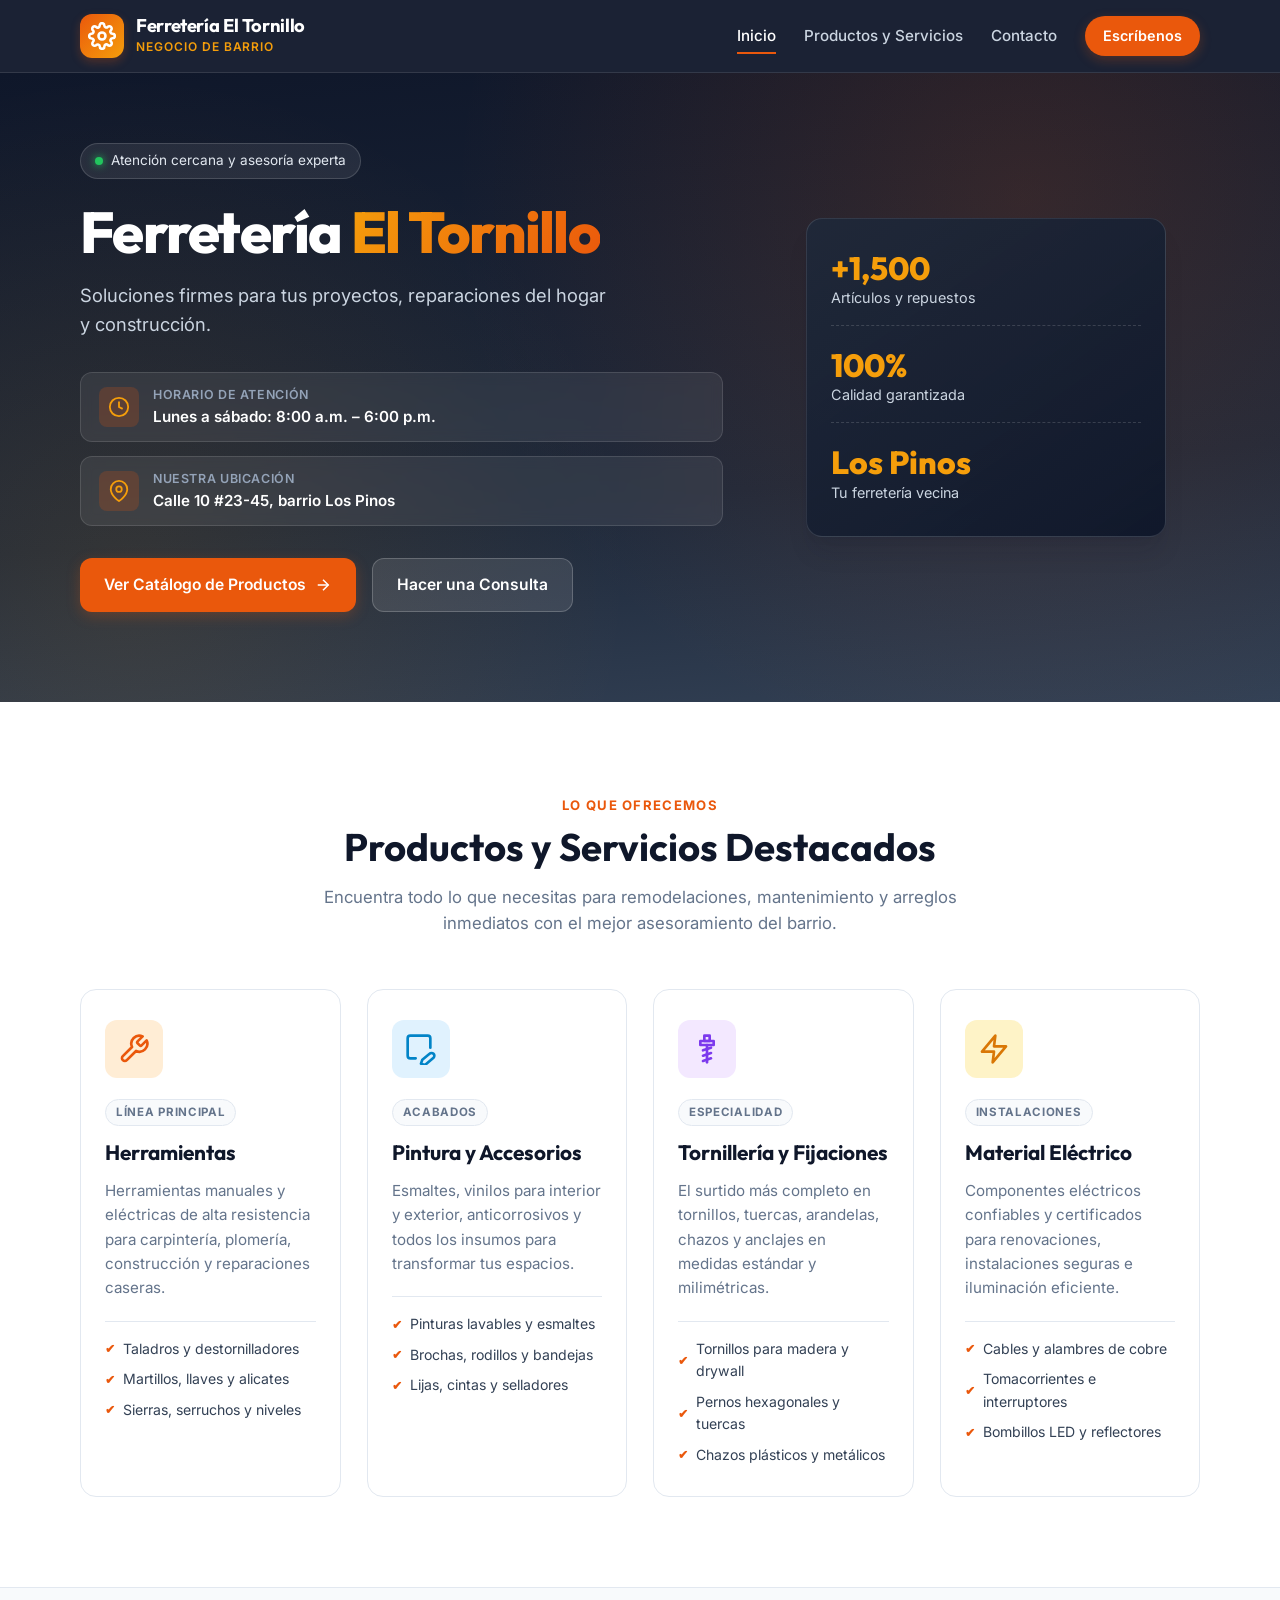
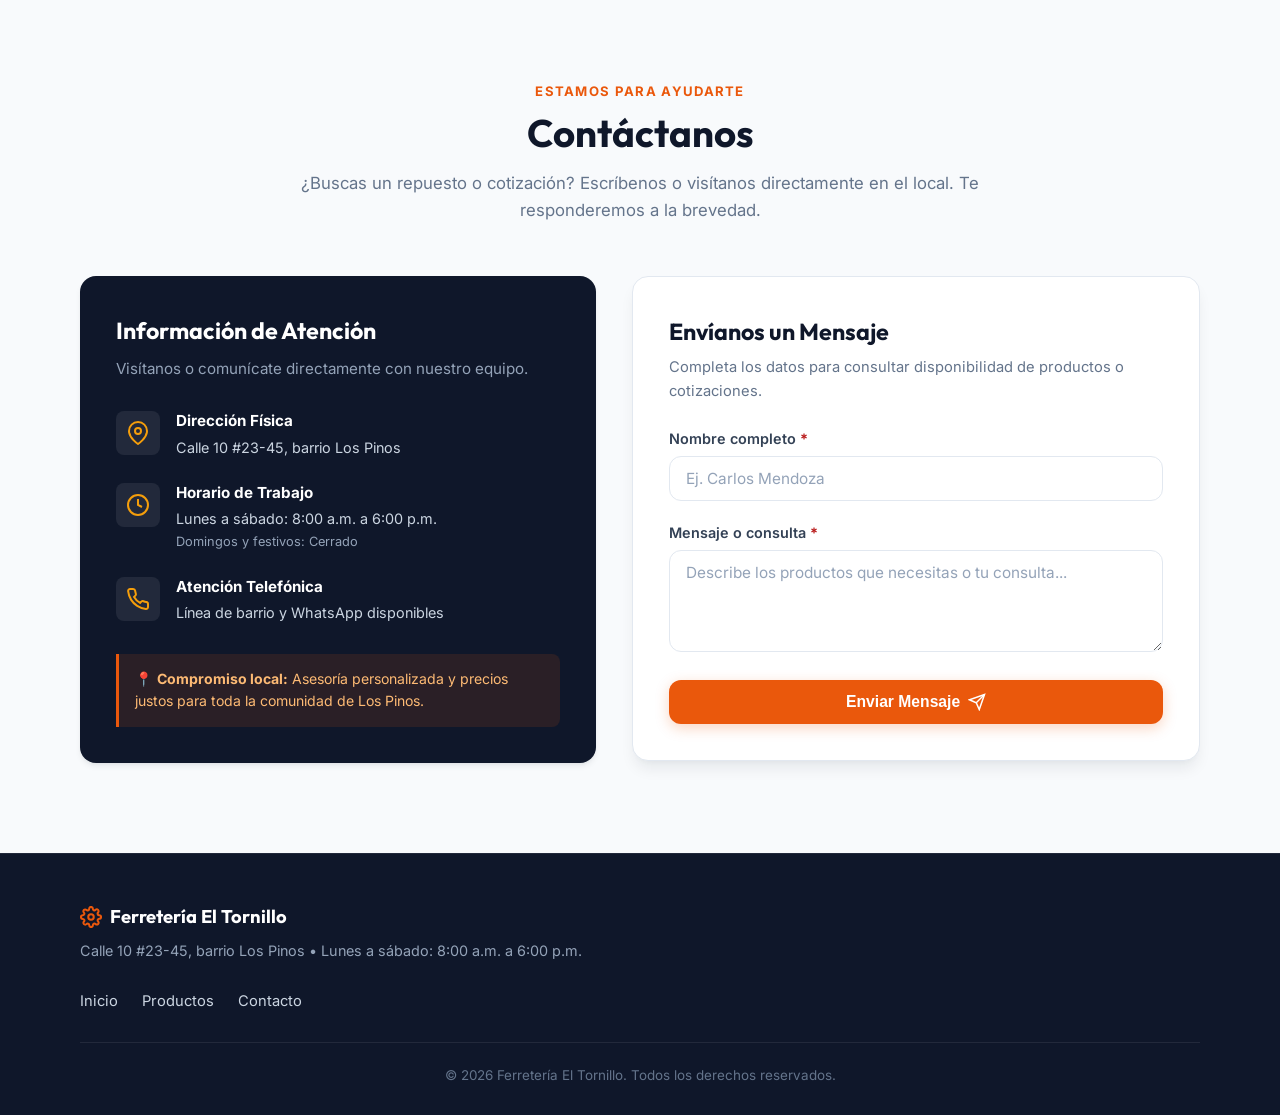
==== ferreteria-el-tornillo/index.html @ 4355b8ba "feat: agregar ferreteria-el-tornillo/index.html" ====
<!DOCTYPE html>
<html lang="es">
<head>
  <meta charset="UTF-8">
  <meta name="viewport" content="width=device-width, initial-scale=1.0">
  <title>Ferretería El Tornillo | Tu ferretería de confianza en Los Pinos</title>
  <meta name="description" content="Ferretería El Tornillo en Los Pinos: herramientas, pintura, tornillería y material eléctrico. Horario de lunes a sábado de 8:00 a.m. a 6:00 p.m. Calle 10 #23-45.">
  <link rel="preconnect" href="https://fonts.googleapis.com">
  <link rel="preconnect" href="https://fonts.gstatic.com" crossorigin>
  <link href="https://fonts.googleapis.com/css2?family=Inter:wght@400;500;600&family=Outfit:wght@600;700;800&display=swap" rel="stylesheet">
  <link rel="stylesheet" href="css/estilos.css">
</head>
<body>

  <!-- Navegación Superior -->
  <header class="header">
    <div class="container nav-wrapper">
      <a href="#inicio" class="brand" aria-label="Ir a inicio">
        <span class="brand-icon">
          <!-- Icono Tuerca / Tornillo SVG -->
          <svg viewBox="0 0 24 24" width="28" height="28" fill="none" stroke="currentColor" stroke-width="2.2" stroke-linecap="round" stroke-linejoin="round">
            <circle cx="12" cy="12" r="3"></circle>
            <path d="M19.4 15a1.65 1.65 0 0 0 .33 1.82l.06.06a2 2 0 0 1 0 2.83 2 2 0 0 1-2.83 0l-.06-.06a1.65 1.65 0 0 0-1.82-.33 1.65 1.65 0 0 0-1 1.51V21a2 2 0 0 1-2 2 2 2 0 0 1-2-2v-.09A1.65 1.65 0 0 0 9 19.4a1.65 1.65 0 0 0-1.82.33l-.06.06a2 2 0 0 1-2.83 0 2 2 0 0 1 0-2.83l.06-.06a1.65 1.65 0 0 0 .33-1.82 1.65 1.65 0 0 0-1.51-1H3a2 2 0 0 1-2-2 2 2 0 0 1 2-2h.09A1.65 1.65 0 0 0 4.6 9a1.65 1.65 0 0 0-.33-1.82l-.06-.06a2 2 0 0 1 0-2.83 2 2 0 0 1 2.83 0l.06.06a1.65 1.65 0 0 0 1.82.33H9a1.65 1.65 0 0 0 1-1.51V3a2 2 0 0 1 2-2 2 2 0 0 1 2 2v.09a1.65 1.65 0 0 0 1 1.51 1.65 1.65 0 0 0 1.82-.33l.06-.06a2 2 0 0 1 2.83 0 2 2 0 0 1 0 2.83l-.06.06a1.65 1.65 0 0 0-.33 1.82V9a1.65 1.65 0 0 0 1.51 1H21a2 2 0 0 1 2 2 2 2 0 0 1-2 2h-.09a1.65 1.65 0 0 0-1.51 1z"></path>
          </svg>
        </span>
        <div class="brand-text">
          <span class="brand-name">Ferretería El Tornillo</span>
          <span class="brand-tagline">Negocio de Barrio</span>
        </div>
      </a>

      <!-- Botón móvil -->
      <button id="mobile-menu-toggle" class="mobile-toggle" aria-label="Abrir menú" aria-expanded="false">
        <span></span>
        <span></span>
        <span></span>
      </button>

      <nav id="nav-menu" class="nav-links">
        <a href="#inicio" class="nav-link active">Inicio</a>
        <a href="#servicios" class="nav-link">Productos y Servicios</a>
        <a href="#contacto" class="nav-link">Contacto</a>
        <a href="#contacto" class="nav-btn">Escríbenos</a>
      </nav>
    </div>
  </header>

  <main>
    <!-- SECCIÓN 1: INICIO -->
    <section id="inicio" class="hero-section">
      <div class="container hero-container">
        <div class="hero-content">
          <div class="hero-badge">
            <span class="status-indicator"></span>
            <span>Atención cercana y asesoría experta</span>
          </div>
          <h1 class="hero-title">
            Ferretería <span class="highlight">El Tornillo</span>
          </h1>
          <p class="hero-slogan">
            Soluciones firmes para tus proyectos, reparaciones del hogar y construcción.
          </p>

          <!-- Tarjetas de Información Rápida (Horario y Ubicación) -->
          <div class="hero-info-grid">
            <div class="info-card">
              <div class="info-icon" aria-hidden="true">
                <svg viewBox="0 0 24 24" width="22" height="22" fill="none" stroke="currentColor" stroke-width="2">
                  <circle cx="12" cy="12" r="10"></circle>
                  <polyline points="12 6 12 12 16 14"></polyline>
                </svg>
              </div>
              <div class="info-text">
                <span class="info-label">Horario de Atención</span>
                <strong class="info-value">Lunes a sábado: 8:00 a.m. – 6:00 p.m.</strong>
              </div>
            </div>

            <div class="info-card">
              <div class="info-icon" aria-hidden="true">
                <svg viewBox="0 0 24 24" width="22" height="22" fill="none" stroke="currentColor" stroke-width="2">
                  <path d="M21 10c0 7-9 13-9 13s-9-6-9-13a9 9 0 0 1 18 0z"></path>
                  <circle cx="12" cy="10" r="3"></circle>
                </svg>
              </div>
              <div class="info-text">
                <span class="info-label">Nuestra Ubicación</span>
                <strong class="info-value">Calle 10 #23-45, barrio Los Pinos</strong>
              </div>
            </div>
          </div>

          <!-- Acciones Principales -->
          <div class="hero-actions">
            <a href="#servicios" class="btn btn-primary">
              <span>Ver Catálogo de Productos</span>
              <svg viewBox="0 0 24 24" width="18" height="18" fill="none" stroke="currentColor" stroke-width="2">
                <line x1="5" y1="12" x2="19" y2="12"></line>
                <polyline points="12 5 19 12 12 19"></polyline>
              </svg>
            </a>
            <a href="#contacto" class="btn btn-secondary">
              <span>Hacer una Consulta</span>
            </a>
          </div>
        </div>

        <!-- Ilustración visual del Hero -->
        <div class="hero-visual" aria-hidden="true">
          <div class="feature-banner-box">
            <div class="box-stat">
              <span class="stat-number">+1,500</span>
              <span class="stat-label">Artículos y repuestos</span>
            </div>
            <div class="box-stat">
              <span class="stat-number">100%</span>
              <span class="stat-label">Calidad garantizada</span>
            </div>
            <div class="box-stat">
              <span class="stat-number">Los Pinos</span>
              <span class="stat-label">Tu ferretería vecina</span>
            </div>
          </div>
        </div>
      </div>
    </section>

    <!-- SECCIÓN 2: PRODUCTOS Y SERVICIOS -->
    <section id="servicios" class="products-section">
      <div class="container">
        <div class="section-header">
          <span class="section-subtitle">Lo que ofrecemos</span>
          <h2 class="section-title">Productos y Servicios Destacados</h2>
          <p class="section-description">
            Encuentra todo lo que necesitas para remodelaciones, mantenimiento y arreglos inmediatos con el mejor asesoramiento del barrio.
          </p>
        </div>

        <!-- 4 Categorías en Tarjetas -->
        <div class="products-grid">

          <!-- Tarjeta 1: Herramientas -->
          <article class="product-card" id="card-herramientas">
            <div class="card-icon-wrapper tool-color">
              <svg viewBox="0 0 24 24" width="32" height="32" fill="none" stroke="currentColor" stroke-width="2" stroke-linecap="round" stroke-linejoin="round">
                <path d="M14.7 6.3a1 1 0 0 0 0 1.4l1.6 1.6a1 1 0 0 0 1.4 0l3.77-3.77a6 6 0 0 1-7.94 7.94l-6.91 6.91a2.12 2.12 0 0 1-3-3l6.91-6.91a6 6 0 0 1 7.94-7.94l-3.76 3.76z"></path>
              </svg>
            </div>
            <div class="card-body">
              <span class="card-tag">Línea Principal</span>
              <h3 class="card-title">Herramientas</h3>
              <p class="card-text">
                Herramientas manuales y eléctricas de alta resistencia para carpintería, plomería, construcción y reparaciones caseras.
              </p>
              <ul class="card-feature-list">
                <li>Taladros y destornilladores</li>
                <li>Martillos, llaves y alicates</li>
                <li>Sierras, serruchos y niveles</li>
              </ul>
            </div>
          </article>

          <!-- Tarjeta 2: Pintura -->
          <article class="product-card" id="card-pintura">
            <div class="card-icon-wrapper paint-color">
              <svg viewBox="0 0 24 24" width="32" height="32" fill="none" stroke="currentColor" stroke-width="2" stroke-linecap="round" stroke-linejoin="round">
                <path d="M19 11V4a2 2 0 0 0-2-2H4a2 2 0 0 0-2 2v13a2 2 0 0 0 2 2h4"></path>
                <path d="M18.42 15.61a2.1 2.1 0 1 1 2.97 2.97L15 24l-3-1 1-3 5.42-4.39z"></path>
              </svg>
            </div>
            <div class="card-body">
              <span class="card-tag">Acabados</span>
              <h3 class="card-title">Pintura y Accesorios</h3>
              <p class="card-text">
                Esmaltes, vinilos para interior y exterior, anticorrosivos y todos los insumos para transformar tus espacios.
              </p>
              <ul class="card-feature-list">
                <li>Pinturas lavables y esmaltes</li>
                <li>Brochas, rodillos y bandejas</li>
                <li>Lijas, cintas y selladores</li>
              </ul>
            </div>
          </article>

          <!-- Tarjeta 3: Tornillería -->
          <article class="product-card" id="card-tornilleria">
            <div class="card-icon-wrapper screw-color">
              <svg viewBox="0 0 24 24" width="32" height="32" fill="none" stroke="currentColor" stroke-width="2" stroke-linecap="round" stroke-linejoin="round">
                <path d="M10 2h4v4h-4z"></path>
                <path d="M7 6h10v3H7z"></path>
                <path d="M12 9v13"></path>
                <path d="M9 13l6-2"></path>
                <path d="M9 17l6-2"></path>
                <path d="M9 21l6-2"></path>
              </svg>
            </div>
            <div class="card-body">
              <span class="card-tag">Especialidad</span>
              <h3 class="card-title">Tornillería y Fijaciones</h3>
              <p class="card-text">
                El surtido más completo en tornillos, tuercas, arandelas, chazos y anclajes en medidas estándar y milimétricas.
              </p>
              <ul class="card-feature-list">
                <li>Tornillos para madera y drywall</li>
                <li>Pernos hexagonales y tuercas</li>
                <li>Chazos plásticos y metálicos</li>
              </ul>
            </div>
          </article>

          <!-- Tarjeta 4: Material Eléctrico -->
          <article class="product-card" id="card-electrico">
            <div class="card-icon-wrapper electric-color">
              <svg viewBox="0 0 24 24" width="32" height="32" fill="none" stroke="currentColor" stroke-width="2" stroke-linecap="round" stroke-linejoin="round">
                <polygon points="13 2 3 14 12 14 11 22 21 10 12 10 13 2"></polygon>
              </svg>
            </div>
            <div class="card-body">
              <span class="card-tag">Instalaciones</span>
              <h3 class="card-title">Material Eléctrico</h3>
              <p class="card-text">
                Componentes eléctricos confiables y certificados para renovaciones, instalaciones seguras e iluminación eficiente.
              </p>
              <ul class="card-feature-list">
                <li>Cables y alambres de cobre</li>
                <li>Tomacorrientes e interruptores</li>
                <li>Bombillos LED y reflectores</li>
              </ul>
            </div>
          </article>

        </div>
      </div>
    </section>

    <!-- SECCIÓN 3: CONTACTO -->
    <section id="contacto" class="contact-section">
      <div class="container">
        <div class="section-header">
          <span class="section-subtitle">Estamos para ayudarte</span>
          <h2 class="section-title">Contáctanos</h2>
          <p class="section-description">
            ¿Buscas un repuesto o cotización? Escríbenos o visítanos directamente en el local. Te responderemos a la brevedad.
          </p>
        </div>

        <div class="contact-layout">

          <!-- Información del negocio -->
          <div class="contact-info-panel">
            <h3 class="panel-title">Información de Atención</h3>
            <p class="panel-subtitle">Visítanos o comunícate directamente con nuestro equipo.</p>

            <ul class="contact-list">
              <li class="contact-item">
                <div class="contact-icon" aria-hidden="true">
                  <svg viewBox="0 0 24 24" width="24" height="24" fill="none" stroke="currentColor" stroke-width="2">
                    <path d="M21 10c0 7-9 13-9 13s-9-6-9-13a9 9 0 0 1 18 0z"></path>
                    <circle cx="12" cy="10" r="3"></circle>
                  </svg>
                </div>
                <div>
                  <strong>Dirección Física</strong>
                  <p>Calle 10 #23-45, barrio Los Pinos</p>
                </div>
              </li>

              <li class="contact-item">
                <div class="contact-icon" aria-hidden="true">
                  <svg viewBox="0 0 24 24" width="24" height="24" fill="none" stroke="currentColor" stroke-width="2">
                    <circle cx="12" cy="12" r="10"></circle>
                    <polyline points="12 6 12 12 16 14"></polyline>
                  </svg>
                </div>
                <div>
                  <strong>Horario de Trabajo</strong>
                  <p>Lunes a sábado: 8:00 a.m. a 6:00 p.m.</p>
                  <small class="text-subtle">Domingos y festivos: Cerrado</small>
                </div>
              </li>

              <li class="contact-item">
                <div class="contact-icon" aria-hidden="true">
                  <svg viewBox="0 0 24 24" width="24" height="24" fill="none" stroke="currentColor" stroke-width="2">
                    <path d="M22 16.92v3a2 2 0 0 1-2.18 2 19.79 19.79 0 0 1-8.63-3.07 19.5 19.5 0 0 1-6-6 19.79 19.79 0 0 1-3.07-8.67A2 2 0 0 1 4.11 2h3a2 2 0 0 1 2 1.72 12.84 12.84 0 0 0 .7 2.81 2 2 0 0 1-.45 2.11L8.09 9.91a16 16 0 0 0 6 6l1.27-1.27a2 2 0 0 1 2.11-.45 12.84 12.84 0 0 0 2.81.7A2 2 0 0 1 22 16.92z"></path>
                  </svg>
                </div>
                <div>
                  <strong>Atención Telefónica</strong>
                  <p>Línea de barrio y WhatsApp disponibles</p>
                </div>
              </li>
            </ul>

            <div class="business-promise">
              <p>📍 <strong>Compromiso local:</strong> Asesoría personalizada y precios justos para toda la comunidad de Los Pinos.</p>
            </div>
          </div>

          <!-- Formulario de Contacto -->
          <div class="contact-form-card">
            <h3 class="form-title">Envíanos un Mensaje</h3>
            <p class="form-intro">Completa los datos para consultar disponibilidad de productos o cotizaciones.</p>

            <!-- Banner de Alerta / Estado Global del Formulario -->
            <div id="form-alert" class="alert-banner hidden" role="alert" aria-live="polite"></div>

            <form id="contact-form" novalidate>
              <!-- Campo: Nombre -->
              <div class="form-group">
                <label for="nombre" class="form-label">
                  Nombre completo <span class="required-mark" aria-hidden="true">*</span>
                </label>
                <div class="input-wrapper">
                  <input
                    type="text"
                    id="nombre"
                    name="nombre"
                    class="form-control"
                    placeholder="Ej. Carlos Mendoza"
                    autocomplete="name"
                    aria-describedby="nombre-error"
                  >
                </div>
                <!-- Aviso individual de error para el nombre -->
                <span id="nombre-error" class="field-error-message hidden" role="alert"></span>
              </div>

              <!-- Campo: Mensaje -->
              <div class="form-group">
                <label for="mensaje" class="form-label">
                  Mensaje o consulta <span class="required-mark" aria-hidden="true">*</span>
                </label>
                <div class="input-wrapper">
                  <textarea
                    id="mensaje"
                    name="mensaje"
                    class="form-control"
                    rows="4"
                    placeholder="Describe los productos que necesitas o tu consulta..."
                    aria-describedby="mensaje-error"
                  ></textarea>
                </div>
                <!-- Aviso individual de error para el mensaje -->
                <span id="mensaje-error" class="field-error-message hidden" role="alert"></span>
              </div>

              <!-- Botón de Envío -->
              <button type="submit" id="submit-btn" class="btn btn-primary btn-block">
                <span>Enviar Mensaje</span>
                <svg viewBox="0 0 24 24" width="18" height="18" fill="none" stroke="currentColor" stroke-width="2">
                  <line x1="22" y1="2" x2="11" y2="13"></line>
                  <polygon points="22 2 15 22 11 13 2 9 22 2"></polygon>
                </svg>
              </button>
            </form>
          </div>

        </div>
      </div>
    </section>
  </main>

  <!-- PIE DE PÁGINA -->
  <footer class="site-footer">
    <div class="container footer-content">
      <div class="footer-brand">
        <div class="footer-logo">
          <svg viewBox="0 0 24 24" width="22" height="22" fill="none" stroke="currentColor" stroke-width="2.2">
            <circle cx="12" cy="12" r="3"></circle>
            <path d="M19.4 15a1.65 1.65 0 0 0 .33 1.82l.06.06a2 2 0 0 1 0 2.83 2 2 0 0 1-2.83 0l-.06-.06a1.65 1.65 0 0 0-1.82-.33 1.65 1.65 0 0 0-1 1.51V21a2 2 0 0 1-2 2 2 2 0 0 1-2-2v-.09A1.65 1.65 0 0 0 9 19.4a1.65 1.65 0 0 0-1.82.33l-.06.06a2 2 0 0 1-2.83 0 2 2 0 0 1 0-2.83l.06-.06a1.65 1.65 0 0 0 .33-1.82 1.65 1.65 0 0 0-1.51-1H3a2 2 0 0 1-2-2 2 2 0 0 1 2-2h.09A1.65 1.65 0 0 0 4.6 9a1.65 1.65 0 0 0-.33-1.82l-.06-.06a2 2 0 0 1 0-2.83 2 2 0 0 1 2.83 0l.06.06a1.65 1.65 0 0 0 1.82.33H9a1.65 1.65 0 0 0 1-1.51V3a2 2 0 0 1 2-2 2 2 0 0 1 2 2v.09a1.65 1.65 0 0 0 1 1.51 1.65 1.65 0 0 0 1.82-.33l.06-.06a2 2 0 0 1 2.83 0 2 2 0 0 1 0 2.83l-.06.06a1.65 1.65 0 0 0-.33 1.82V9a1.65 1.65 0 0 0 1.51 1H21a2 2 0 0 1 2 2 2 2 0 0 1-2 2h-.09a1.65 1.65 0 0 0-1.51 1z"></path>
          </svg>
          <span>Ferretería El Tornillo</span>
        </div>
        <p class="footer-copy">
          Calle 10 #23-45, barrio Los Pinos &bull; Lunes a sábado: 8:00 a.m. a 6:00 p.m.
        </p>
      </div>

      <div class="footer-links">
        <a href="#inicio">Inicio</a>
        <a href="#servicios">Productos</a>
        <a href="#contacto">Contacto</a>
      </div>

      <div class="footer-bottom">
        <p>&copy; 2026 Ferretería El Tornillo. Todos los derechos reservados.</p>
      </div>
    </div>
  </footer>

  <script src="js/contacto.js"></script>
</body>
</html>
---- ferreteria-el-tornillo/css/estilos.css ----
/* ==========================================================================
   Ferretería El Tornillo - Estilos Principales
   Diseño: Moderno Industrial / Responsivo / Sin dependencias
   ========================================================================== */

:root {
  /* Paleta de Colores */
  --primary: #ea580c;        /* Naranja industrial vibrante */
  --primary-hover: #c2410c;
  --primary-light: #ffedd5;
  --primary-glow: rgba(234, 88, 12, 0.25);

  --accent: #f59e0b;         /* Ámbar / Dorado industrial */
  --accent-light: #fef3c7;

  --dark-900: #0f172a;       /* Carbón pizarra profundo */
  --dark-800: #1e293b;
  --dark-700: #334155;
  --text-muted: #64748b;
  --text-light: #94a3b8;

  --bg-page: #f8fafc;
  --bg-card: #ffffff;
  --border-color: #e2e8f0;
  --border-focus: #ea580c;

  /* Estados de retroalimentación */
  --success-bg: #ecfdf5;
  --success-border: #86efac;
  --success-text: #15803d;

  --error-bg: #fef2f2;
  --error-border: #fca5a5;
  --error-text: #b91c1c;

  /* Tipografía */
  --font-heading: 'Outfit', -apple-system, BlinkMacSystemFont, sans-serif;
  --font-body: 'Inter', -apple-system, BlinkMacSystemFont, sans-serif;

  /* Sombras y elevaciones */
  --shadow-sm: 0 1px 2px 0 rgba(0, 0, 0, 0.05);
  --shadow-md: 0 4px 6px -1px rgba(15, 23, 42, 0.08), 0 2px 4px -2px rgba(15, 23, 42, 0.06);
  --shadow-lg: 0 10px 15px -3px rgba(15, 23, 42, 0.08), 0 4px 6px -4px rgba(15, 23, 42, 0.04);
  --shadow-xl: 0 20px 25px -5px rgba(15, 23, 42, 0.1), 0 8px 10px -6px rgba(15, 23, 42, 0.05);

  /* Transiciones */
  --transition-fast: 0.18s ease;
  --transition-normal: 0.28s ease;
  --radius-sm: 8px;
  --radius-md: 12px;
  --radius-lg: 16px;
  --radius-full: 9999px;
}

/* Reset y base */
*, *::before, *::after {
  box-sizing: border-box;
  margin: 0;
  padding: 0;
}

html {
  scroll-behavior: smooth;
  scroll-padding-top: 80px;
}

body {
  font-family: var(--font-body);
  color: var(--dark-800);
  background-color: var(--bg-page);
  line-height: 1.6;
  -webkit-font-smoothing: antialiased;
  -moz-osx-font-smoothing: grayscale;
}

img, svg {
  display: block;
  max-width: 100%;
}

a {
  color: inherit;
  text-decoration: none;
  transition: color var(--transition-fast);
}

ul {
  list-style: none;
}

/* Contenedor general */
.container {
  width: 100%;
  max-width: 1160px;
  margin-left: auto;
  margin-right: auto;
  padding-left: 20px;
  padding-right: 20px;
}

/* ==========================================================================
   Cabecera y Navegación
   ========================================================================== */
.header {
  position: sticky;
  top: 0;
  z-index: 1000;
  background: rgba(15, 23, 42, 0.95);
  backdrop-filter: blur(12px);
  -webkit-backdrop-filter: blur(12px);
  border-bottom: 1px solid rgba(255, 255, 255, 0.1);
  color: #ffffff;
  transition: all var(--transition-normal);
}

.nav-wrapper {
  display: flex;
  align-items: center;
  justify-content: space-between;
  height: 72px;
}

.brand {
  display: flex;
  align-items: center;
  gap: 12px;
}

.brand-icon {
  display: flex;
  align-items: center;
  justify-content: center;
  width: 44px;
  height: 44px;
  background: linear-gradient(135deg, var(--primary), var(--accent));
  color: #ffffff;
  border-radius: var(--radius-md);
  box-shadow: 0 4px 10px var(--primary-glow);
}

.brand-text {
  display: flex;
  flex-direction: column;
}

.brand-name {
  font-family: var(--font-heading);
  font-weight: 700;
  font-size: 1.15rem;
  letter-spacing: -0.02em;
  color: #ffffff;
  line-height: 1.2;
}

.brand-tagline {
  font-size: 0.75rem;
  text-transform: uppercase;
  letter-spacing: 0.08em;
  color: var(--accent);
  font-weight: 600;
}

.nav-links {
  display: flex;
  align-items: center;
  gap: 28px;
}

.nav-link {
  font-size: 0.95rem;
  font-weight: 500;
  color: #cbd5e1;
  position: relative;
  padding: 6px 0;
}

.nav-link:hover,
.nav-link.active {
  color: #ffffff;
}

.nav-link::after {
  content: '';
  position: absolute;
  bottom: 0;
  left: 0;
  width: 0;
  height: 2px;
  background: var(--primary);
  transition: width var(--transition-fast);
}

.nav-link:hover::after,
.nav-link.active::after {
  width: 100%;
}

.nav-btn {
  background: var(--primary);
  color: #ffffff;
  padding: 8px 18px;
  border-radius: var(--radius-full);
  font-size: 0.9rem;
  font-weight: 600;
  box-shadow: 0 4px 12px var(--primary-glow);
  transition: transform var(--transition-fast), background-color var(--transition-fast);
}

.nav-btn:hover {
  background: var(--primary-hover);
  transform: translateY(-1px);
}

/* Botón menú móvil */
.mobile-toggle {
  display: none;
  flex-direction: column;
  justify-content: space-between;
  width: 30px;
  height: 22px;
  background: transparent;
  border: none;
  cursor: pointer;
  padding: 0;
}

.mobile-toggle span {
  width: 100%;
  height: 2.5px;
  background-color: #ffffff;
  border-radius: 4px;
  transition: all var(--transition-fast);
}

/* ==========================================================================
   Sección 1: Hero / Inicio
   ========================================================================== */
.hero-section {
  position: relative;
  background: linear-gradient(175deg, #0f172a 0%, #1e293b 65%, #334155 100%);
  color: #ffffff;
  padding: 70px 0 90px;
  overflow: hidden;
}

.hero-section::before {
  content: '';
  position: absolute;
  inset: 0;
  background: radial-gradient(circle at 80% 20%, rgba(234, 88, 12, 0.15) 0%, transparent 50%),
              radial-gradient(circle at 10% 80%, rgba(245, 158, 11, 0.1) 0%, transparent 40%);
  pointer-events: none;
}

.hero-container {
  display: grid;
  grid-template-columns: 1.2fr 0.8fr;
  align-items: center;
  gap: 48px;
  position: relative;
  z-index: 2;
}

.hero-badge {
  display: inline-flex;
  align-items: center;
  gap: 8px;
  padding: 6px 14px;
  background: rgba(255, 255, 255, 0.08);
  border: 1px solid rgba(255, 255, 255, 0.15);
  border-radius: var(--radius-full);
  font-size: 0.85rem;
  color: #e2e8f0;
  margin-bottom: 20px;
}

.status-indicator {
  width: 8px;
  height: 8px;
  background-color: #22c55e;
  border-radius: 50%;
  box-shadow: 0 0 8px #22c55e;
}

.hero-title {
  font-family: var(--font-heading);
  font-size: clamp(2.4rem, 4.5vw, 3.6rem);
  line-height: 1.15;
  font-weight: 800;
  margin-bottom: 16px;
  letter-spacing: -0.03em;
}

.hero-title .highlight {
  background: linear-gradient(120deg, #f59e0b, #ea580c);
  -webkit-background-clip: text;
  -webkit-text-fill-color: transparent;
}

.hero-slogan {
  font-size: 1.15rem;
  color: #cbd5e1;
  max-width: 540px;
  margin-bottom: 32px;
}

/* Tarjetas rápidas de Horario y Ubicación */
.hero-info-grid {
  display: grid;
  grid-template-columns: 1fr;
  gap: 14px;
  margin-bottom: 32px;
}

.info-card {
  display: flex;
  align-items: center;
  gap: 14px;
  background: rgba(255, 255, 255, 0.07);
  border: 1px solid rgba(255, 255, 255, 0.12);
  padding: 12px 18px;
  border-radius: var(--radius-md);
  backdrop-filter: blur(6px);
  -webkit-backdrop-filter: blur(6px);
}

.info-icon {
  display: flex;
  align-items: center;
  justify-content: center;
  width: 40px;
  height: 40px;
  background: rgba(234, 88, 12, 0.2);
  color: var(--accent);
  border-radius: var(--radius-sm);
  flex-shrink: 0;
}

.info-text {
  display: flex;
  flex-direction: column;
}

.info-label {
  font-size: 0.78rem;
  text-transform: uppercase;
  letter-spacing: 0.05em;
  color: var(--text-light);
  font-weight: 600;
}

.info-value {
  font-size: 0.95rem;
  color: #ffffff;
  font-weight: 600;
}

/* Botones de acción */
.hero-actions {
  display: flex;
  flex-wrap: wrap;
  gap: 16px;
}

.btn {
  display: inline-flex;
  align-items: center;
  justify-content: center;
  gap: 8px;
  padding: 13px 24px;
  border-radius: var(--radius-md);
  font-size: 0.98rem;
  font-weight: 600;
  cursor: pointer;
  border: none;
  transition: all var(--transition-fast);
}

.btn-primary {
  background: var(--primary);
  color: #ffffff;
  box-shadow: 0 4px 14px var(--primary-glow);
}

.btn-primary:hover {
  background: var(--primary-hover);
  transform: translateY(-2px);
  box-shadow: 0 6px 20px rgba(234, 88, 12, 0.35);
}

.btn-secondary {
  background: rgba(255, 255, 255, 0.1);
  color: #ffffff;
  border: 1px solid rgba(255, 255, 255, 0.2);
}

.btn-secondary:hover {
  background: rgba(255, 255, 255, 0.18);
  border-color: rgba(255, 255, 255, 0.35);
  transform: translateY(-2px);
}

.btn-block {
  width: 100%;
}

/* Visual lateral del Hero */
.hero-visual {
  display: flex;
  justify-content: center;
}

.feature-banner-box {
  width: 100%;
  max-width: 360px;
  background: linear-gradient(145deg, rgba(30, 41, 59, 0.85), rgba(15, 23, 42, 0.95));
  border: 1px solid rgba(255, 255, 255, 0.12);
  border-radius: var(--radius-lg);
  padding: 32px 24px;
  box-shadow: var(--shadow-xl);
  display: flex;
  flex-direction: column;
  gap: 22px;
}

.box-stat {
  display: flex;
  flex-direction: column;
  border-bottom: 1px dashed rgba(255, 255, 255, 0.15);
  padding-bottom: 16px;
}

.box-stat:last-child {
  border-bottom: none;
  padding-bottom: 0;
}

.stat-number {
  font-family: var(--font-heading);
  font-size: 2rem;
  font-weight: 800;
  color: var(--accent);
  line-height: 1.1;
}

.stat-label {
  font-size: 0.9rem;
  color: #cbd5e1;
}

/* ==========================================================================
   Cabeceras de Sección
   ========================================================================== */
.section-header {
  text-align: center;
  max-width: 680px;
  margin: 0 auto 52px;
}

.section-subtitle {
  display: inline-block;
  font-size: 0.82rem;
  font-weight: 700;
  text-transform: uppercase;
  letter-spacing: 0.1em;
  color: var(--primary);
  margin-bottom: 8px;
}

.section-title {
  font-family: var(--font-heading);
  font-size: clamp(1.8rem, 3.2vw, 2.4rem);
  font-weight: 700;
  color: var(--dark-900);
  line-height: 1.2;
  margin-bottom: 14px;
}

.section-description {
  color: var(--text-muted);
  font-size: 1.05rem;
}

/* ==========================================================================
   Sección 2: Servicios y Productos (4 Tarjetas)
   ========================================================================== */
.products-section {
  padding: 90px 0;
  background-color: #ffffff;
}

.products-grid {
  display: grid;
  grid-template-columns: repeat(auto-fit, minmax(250px, 1fr));
  gap: 26px;
}

.product-card {
  background-color: var(--bg-card);
  border: 1px solid var(--border-color);
  border-radius: var(--radius-lg);
  padding: 30px 24px;
  display: flex;
  flex-direction: column;
  transition: transform var(--transition-normal), box-shadow var(--transition-normal), border-color var(--transition-normal);
  position: relative;
}

.product-card:hover {
  transform: translateY(-6px);
  box-shadow: var(--shadow-lg);
  border-color: rgba(234, 88, 12, 0.4);
}

.card-icon-wrapper {
  width: 58px;
  height: 58px;
  border-radius: var(--radius-md);
  display: flex;
  align-items: center;
  justify-content: center;
  margin-bottom: 20px;
  transition: transform var(--transition-fast);
}

.product-card:hover .card-icon-wrapper {
  transform: scale(1.08);
}

/* Colores de acento por categoría */
.tool-color {
  background-color: #ffedd5;
  color: #ea580c;
}

.paint-color {
  background-color: #e0f2fe;
  color: #0284c7;
}

.screw-color {
  background-color: #f3e8ff;
  color: #7c3aed;
}

.electric-color {
  background-color: #fef3c7;
  color: #d97706;
}

.card-tag {
  display: inline-block;
  font-size: 0.72rem;
  font-weight: 700;
  text-transform: uppercase;
  letter-spacing: 0.06em;
  color: var(--text-muted);
  background: var(--bg-page);
  padding: 3px 10px;
  border-radius: var(--radius-full);
  margin-bottom: 10px;
  border: 1px solid var(--border-color);
}

.card-title {
  font-family: var(--font-heading);
  font-size: 1.3rem;
  font-weight: 700;
  color: var(--dark-900);
  margin-bottom: 10px;
}

.card-text {
  font-size: 0.95rem;
  color: var(--text-muted);
  margin-bottom: 20px;
  flex-grow: 1;
}

.card-feature-list {
  display: flex;
  flex-direction: column;
  gap: 8px;
  border-top: 1px solid var(--border-color);
  padding-top: 16px;
}

.card-feature-list li {
  font-size: 0.88rem;
  color: var(--dark-700);
  display: flex;
  align-items: center;
  gap: 8px;
}

.card-feature-list li::before {
  content: "✔";
  color: var(--primary);
  font-size: 0.75rem;
  font-weight: bold;
}

/* ==========================================================================
   Sección 3: Contacto (Formulario y Datos)
   ========================================================================== */
.contact-section {
  padding: 90px 0;
  background-color: var(--bg-page);
  border-top: 1px solid var(--border-color);
}

.contact-layout {
  display: grid;
  grid-template-columns: 1fr 1.1fr;
  gap: 36px;
  align-items: start;
}

/* Panel de información */
.contact-info-panel {
  background: var(--dark-900);
  color: #ffffff;
  border-radius: var(--radius-lg);
  padding: 36px;
  box-shadow: var(--shadow-md);
}

.panel-title {
  font-family: var(--font-heading);
  font-size: 1.45rem;
  font-weight: 700;
  margin-bottom: 8px;
}

.panel-subtitle {
  color: #94a3b8;
  font-size: 0.95rem;
  margin-bottom: 28px;
}

.contact-list {
  display: flex;
  flex-direction: column;
  gap: 22px;
  margin-bottom: 30px;
}

.contact-item {
  display: flex;
  align-items: flex-start;
  gap: 16px;
}

.contact-icon {
  width: 44px;
  height: 44px;
  background: rgba(255, 255, 255, 0.08);
  color: var(--accent);
  border-radius: var(--radius-sm);
  display: flex;
  align-items: center;
  justify-content: center;
  flex-shrink: 0;
  margin-top: 2px;
}

.contact-item strong {
  display: block;
  font-size: 0.95rem;
  color: #ffffff;
  margin-bottom: 2px;
}

.contact-item p {
  color: #cbd5e1;
  font-size: 0.9rem;
}

.text-subtle {
  display: block;
  font-size: 0.8rem;
  color: #94a3b8;
  margin-top: 2px;
}

.business-promise {
  background: rgba(234, 88, 12, 0.12);
  border-left: 3px solid var(--primary);
  padding: 14px 16px;
  border-radius: 0 var(--radius-sm) var(--radius-sm) 0;
  font-size: 0.88rem;
  color: #fdba74;
}

/* Tarjeta del Formulario */
.contact-form-card {
  background: var(--bg-card);
  border: 1px solid var(--border-color);
  border-radius: var(--radius-lg);
  padding: 36px;
  box-shadow: var(--shadow-lg);
}

.form-title {
  font-family: var(--font-heading);
  font-size: 1.45rem;
  font-weight: 700;
  color: var(--dark-900);
  margin-bottom: 6px;
}

.form-intro {
  font-size: 0.92rem;
  color: var(--text-muted);
  margin-bottom: 24px;
}

/* Banner de Alerta / Estado */
.alert-banner {
  padding: 14px 18px;
  border-radius: var(--radius-md);
  font-size: 0.92rem;
  margin-bottom: 20px;
  display: flex;
  align-items: center;
  gap: 10px;
  animation: slideInDown 0.25s ease forwards;
}

.alert-banner.hidden {
  display: none;
}

.alert-banner.alert-error {
  background-color: var(--error-bg);
  border: 1px solid var(--error-border);
  color: var(--error-text);
  font-weight: 600;
}

.alert-banner.alert-success {
  background-color: var(--success-bg);
  border: 1px solid var(--success-border);
  color: var(--success-text);
  font-weight: 600;
}

@keyframes slideInDown {
  from {
    opacity: 0;
    transform: translateY(-8px);
  }
  to {
    opacity: 1;
    transform: translateY(0);
  }
}

/* Grupos de Formulario */
.form-group {
  margin-bottom: 20px;
}

.form-label {
  display: block;
  font-size: 0.9rem;
  font-weight: 600;
  color: var(--dark-700);
  margin-bottom: 6px;
}

.required-mark {
  color: var(--error-text);
  font-weight: bold;
}

.input-wrapper {
  position: relative;
}

.form-control {
  width: 100%;
  font-family: var(--font-body);
  font-size: 0.96rem;
  color: var(--dark-900);
  background-color: #ffffff;
  border: 1.5px solid var(--border-color);
  border-radius: var(--radius-md);
  padding: 12px 16px;
  transition: border-color var(--transition-fast), box-shadow var(--transition-fast);
}

.form-control::placeholder {
  color: #94a3b8;
}

.form-control:focus {
  outline: none;
  border-color: var(--border-focus);
  box-shadow: 0 0 0 4px var(--primary-glow);
}

/* Estado de error en inputs */
.form-control.is-invalid {
  border-color: var(--error-text);
  background-color: #fffbfb;
}

.form-control.is-invalid:focus {
  box-shadow: 0 0 0 4px rgba(220, 38, 38, 0.15);
}

/* Mensajes de error específicos */
.field-error-message {
  display: block;
  font-size: 0.82rem;
  color: var(--error-text);
  font-weight: 500;
  margin-top: 6px;
}

.field-error-message.hidden {
  display: none;
}

/* ==========================================================================
   Pie de Página (Footer)
   ========================================================================== */
.site-footer {
  background-color: var(--dark-900);
  color: #94a3b8;
  padding: 48px 0 28px;
  border-top: 1px solid rgba(255, 255, 255, 0.08);
}

.footer-content {
  display: flex;
  flex-direction: column;
  gap: 28px;
}

.footer-brand {
  display: flex;
  flex-direction: column;
  gap: 8px;
}

.footer-logo {
  display: flex;
  align-items: center;
  gap: 8px;
  color: #ffffff;
  font-family: var(--font-heading);
  font-size: 1.15rem;
  font-weight: 700;
}

.footer-logo svg {
  color: var(--primary);
}

.footer-copy {
  font-size: 0.9rem;
  color: #94a3b8;
}

.footer-links {
  display: flex;
  gap: 24px;
}

.footer-links a {
  color: #cbd5e1;
  font-size: 0.92rem;
}

.footer-links a:hover {
  color: var(--accent);
}

.footer-bottom {
  border-top: 1px solid rgba(255, 255, 255, 0.08);
  padding-top: 22px;
  font-size: 0.84rem;
  color: #64748b;
  text-align: center;
}

/* ==========================================================================
   Diseño Responsivo (Mobile & Tablets)
   ========================================================================== */
@media (max-width: 900px) {
  .hero-container {
    grid-template-columns: 1fr;
    gap: 36px;
    text-align: center;
  }

  .hero-slogan {
    margin-left: auto;
    margin-right: auto;
  }

  .hero-info-grid {
    max-width: 480px;
    margin-left: auto;
    margin-right: auto;
    text-align: left;
  }

  .hero-actions {
    justify-content: center;
  }

  .hero-visual {
    display: none;
  }

  .contact-layout {
    grid-template-columns: 1fr;
  }
}

@media (max-width: 768px) {
  .mobile-toggle {
    display: flex;
  }

  .nav-links {
    position: fixed;
    top: 72px;
    left: 0;
    right: 0;
    background: rgba(15, 23, 42, 0.98);
    flex-direction: column;
    padding: 24px 20px 32px;
    gap: 18px;
    border-bottom: 1px solid rgba(255, 255, 255, 0.1);
    transform: translateY(-120%);
    transition: transform var(--transition-normal);
  }

  .nav-links.open {
    transform: translateY(0);
  }

  .nav-btn {
    width: 100%;
    text-align: center;
  }

  .products-section,
  .contact-section {
    padding: 60px 0;
  }

  .contact-form-card,
  .contact-info-panel {
    padding: 26px 20px;
  }

  .hero-section {
    padding: 50px 0 60px;
  }
}
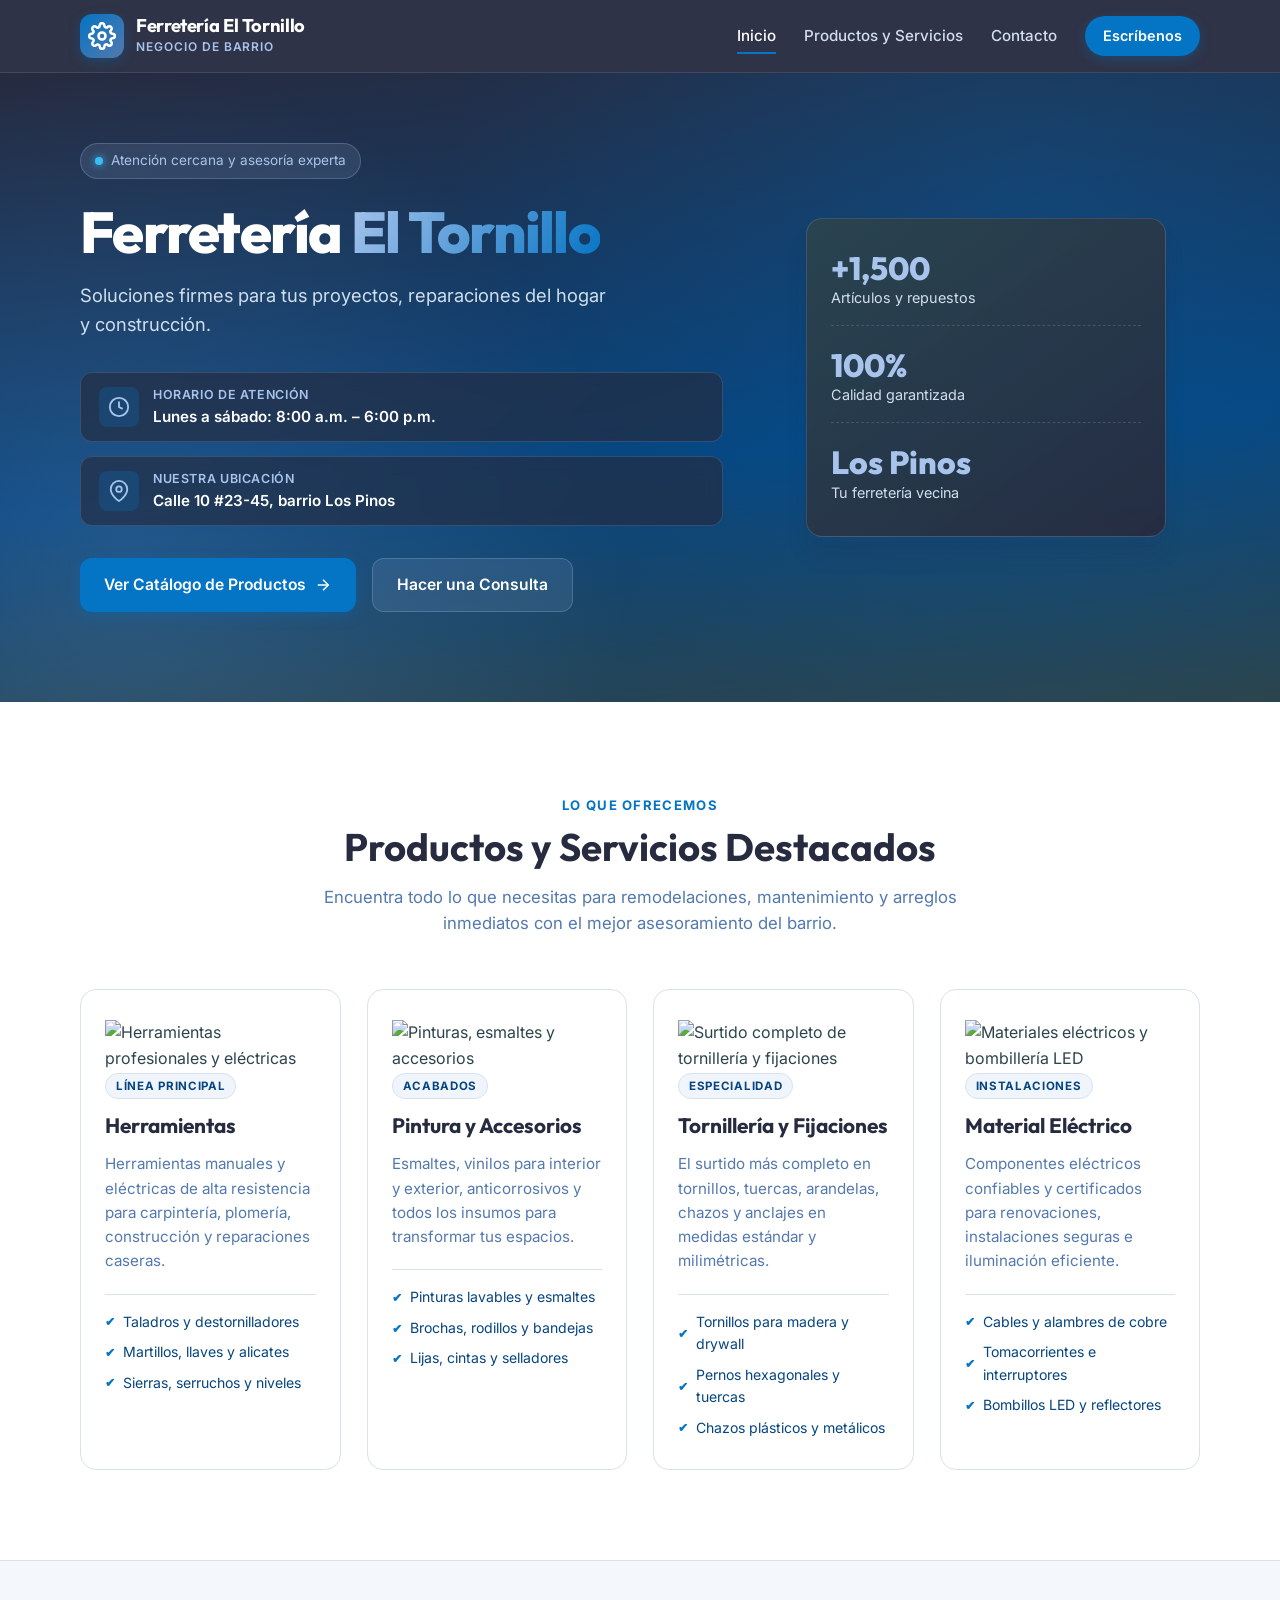
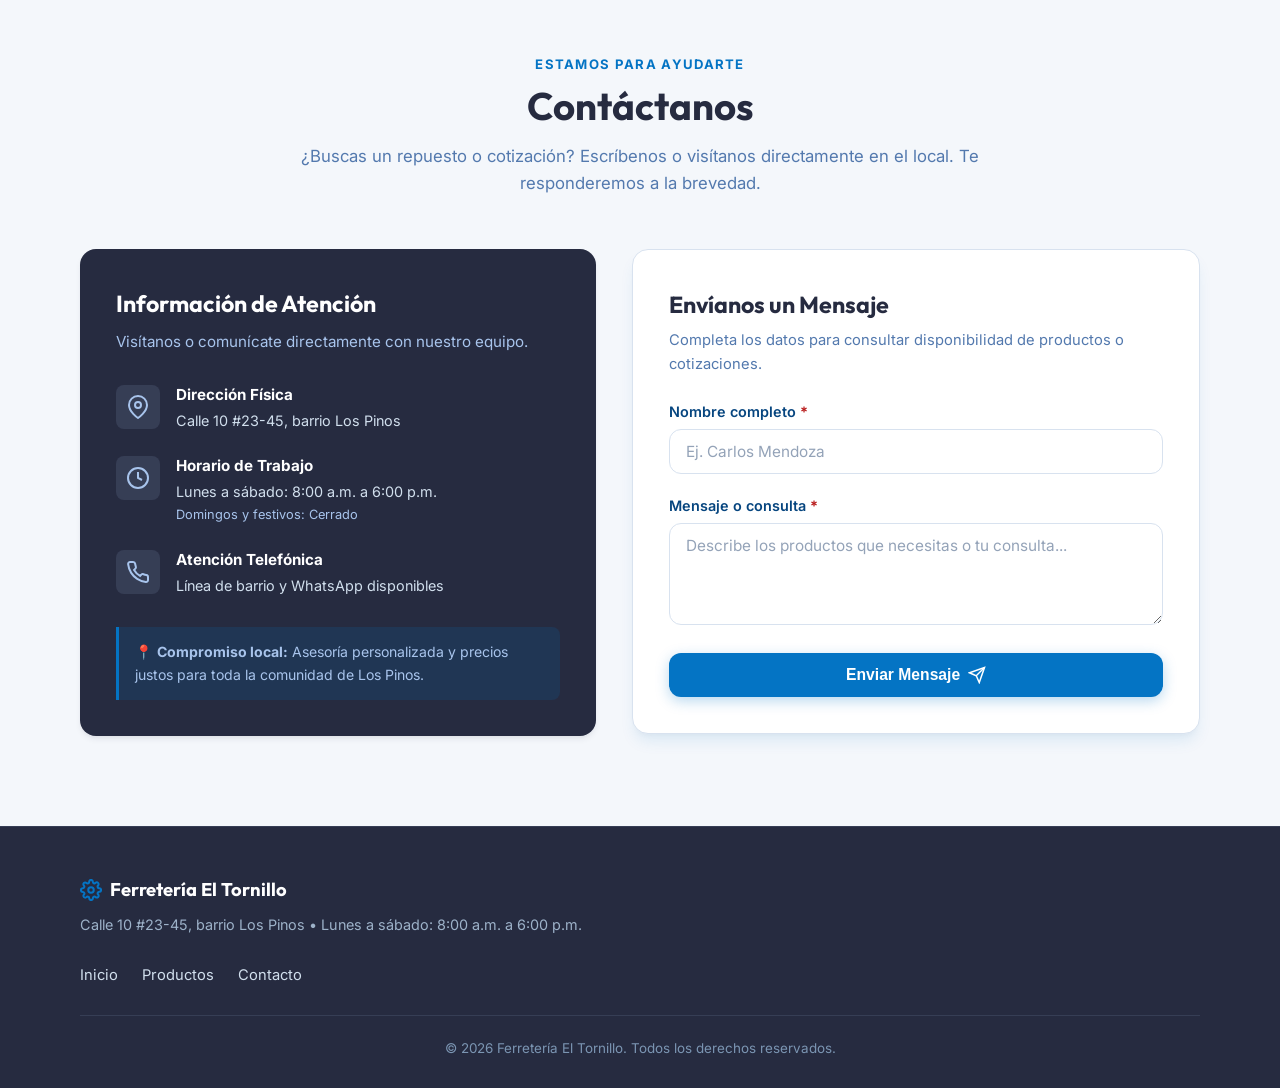
==== commit 0fc2d1e3: "feat: agregar imagenes reales a las tarjetas de productos (ferreteria-el-tornillo/index.html)" ====
--- a/ferreteria-el-tornillo/index.html
+++ b/ferreteria-el-tornillo/index.html
@@ -141,10 +141,8 @@
 
           <!-- Tarjeta 1: Herramientas -->
           <article class="product-card" id="card-herramientas">
-            <div class="card-icon-wrapper tool-color">
-              <svg viewBox="0 0 24 24" width="32" height="32" fill="none" stroke="currentColor" stroke-width="2" stroke-linecap="round" stroke-linejoin="round">
-                <path d="M14.7 6.3a1 1 0 0 0 0 1.4l1.6 1.6a1 1 0 0 0 1.4 0l3.77-3.77a6 6 0 0 1-7.94 7.94l-6.91 6.91a2.12 2.12 0 0 1-3-3l6.91-6.91a6 6 0 0 1 7.94-7.94l-3.76 3.76z"></path>
-              </svg>
+            <div class="card-image-wrapper">
+              <img src="img/herramientas.jpg" alt="Herramientas profesionales y eléctricas" class="card-img" loading="lazy">
             </div>
             <div class="card-body">
               <span class="card-tag">Línea Principal</span>
@@ -162,11 +160,8 @@
 
           <!-- Tarjeta 2: Pintura -->
           <article class="product-card" id="card-pintura">
-            <div class="card-icon-wrapper paint-color">
-              <svg viewBox="0 0 24 24" width="32" height="32" fill="none" stroke="currentColor" stroke-width="2" stroke-linecap="round" stroke-linejoin="round">
-                <path d="M19 11V4a2 2 0 0 0-2-2H4a2 2 0 0 0-2 2v13a2 2 0 0 0 2 2h4"></path>
-                <path d="M18.42 15.61a2.1 2.1 0 1 1 2.97 2.97L15 24l-3-1 1-3 5.42-4.39z"></path>
-              </svg>
+            <div class="card-image-wrapper">
+              <img src="img/pintura.jpg" alt="Pinturas, esmaltes y accesorios" class="card-img" loading="lazy">
             </div>
             <div class="card-body">
               <span class="card-tag">Acabados</span>
@@ -184,15 +179,8 @@
 
           <!-- Tarjeta 3: Tornillería -->
           <article class="product-card" id="card-tornilleria">
-            <div class="card-icon-wrapper screw-color">
-              <svg viewBox="0 0 24 24" width="32" height="32" fill="none" stroke="currentColor" stroke-width="2" stroke-linecap="round" stroke-linejoin="round">
-                <path d="M10 2h4v4h-4z"></path>
-                <path d="M7 6h10v3H7z"></path>
-                <path d="M12 9v13"></path>
-                <path d="M9 13l6-2"></path>
-                <path d="M9 17l6-2"></path>
-                <path d="M9 21l6-2"></path>
-              </svg>
+            <div class="card-image-wrapper">
+              <img src="img/tornilleria.jpg" alt="Surtido completo de tornillería y fijaciones" class="card-img" loading="lazy">
             </div>
             <div class="card-body">
               <span class="card-tag">Especialidad</span>
@@ -210,10 +198,8 @@
 
           <!-- Tarjeta 4: Material Eléctrico -->
           <article class="product-card" id="card-electrico">
-            <div class="card-icon-wrapper electric-color">
-              <svg viewBox="0 0 24 24" width="32" height="32" fill="none" stroke="currentColor" stroke-width="2" stroke-linecap="round" stroke-linejoin="round">
-                <polygon points="13 2 3 14 12 14 11 22 21 10 12 10 13 2"></polygon>
-              </svg>
+            <div class="card-image-wrapper">
+              <img src="img/electrico.jpg" alt="Materiales eléctricos y bombillería LED" class="card-img" loading="lazy">
             </div>
             <div class="card-body">
               <span class="card-tag">Instalaciones</span>
--- a/ferreteria-el-tornillo/css/estilos.css
+++ b/ferreteria-el-tornillo/css/estilos.css
@@ -1,28 +1,30 @@
 /* ==========================================================================
    Ferretería El Tornillo - Estilos Principales
-   Diseño: Moderno Industrial / Responsivo / Sin dependencias
+   Paleta: Sapphire nightfall whisper
+   Colores: #0474C4 | #5379AE | #2C444C | #A8C4EC | #06457F | #262B40
    ========================================================================== */
 
 :root {
-  /* Paleta de Colores */
-  --primary: #ea580c;        /* Naranja industrial vibrante */
-  --primary-hover: #c2410c;
-  --primary-light: #ffedd5;
-  --primary-glow: rgba(234, 88, 12, 0.25);
-
-  --accent: #f59e0b;         /* Ámbar / Dorado industrial */
-  --accent-light: #fef3c7;
-
-  --dark-900: #0f172a;       /* Carbón pizarra profundo */
-  --dark-800: #1e293b;
-  --dark-700: #334155;
-  --text-muted: #64748b;
-  --text-light: #94a3b8;
-
-  --bg-page: #f8fafc;
+  /* Paleta "Sapphire nightfall whisper" */
+  --primary: #0474C4;         /* Azul zafiro brillante */
+  --primary-hover: #06457F;   /* Azul zafiro profundo */
+  --primary-light: #A8C4EC;   /* Azul hielo suave */
+  --primary-glow: rgba(4, 116, 196, 0.28);
+
+  --accent: #5379AE;          /* Azul pizarra intermedio */
+  --accent-light: #A8C4EC;    /* Icy sky blue */
+  --teal-slate: #2C444C;      /* Pizarra verdosa oscura */
+
+  --dark-900: #262B40;        /* Azul noche profundo / Carbón */
+  --dark-800: #2C444C;        /* Pizarra oscuro */
+  --dark-700: #06457F;        /* Zafiro marino profundo */
+  --text-muted: #5379AE;      /* Texto secundario pizarra */
+  --text-light: #A8C4EC;      /* Texto claro en fondos oscuros */
+
+  --bg-page: #f4f7fb;         /* Fondo de página con matiz zafiro suave */
   --bg-card: #ffffff;
-  --border-color: #e2e8f0;
-  --border-focus: #ea580c;
+  --border-color: #d8e2ef;
+  --border-focus: #0474C4;
 
   /* Estados de retroalimentación */
   --success-bg: #ecfdf5;
@@ -37,11 +39,11 @@
   --font-heading: 'Outfit', -apple-system, BlinkMacSystemFont, sans-serif;
   --font-body: 'Inter', -apple-system, BlinkMacSystemFont, sans-serif;
 
-  /* Sombras y elevaciones */
-  --shadow-sm: 0 1px 2px 0 rgba(0, 0, 0, 0.05);
-  --shadow-md: 0 4px 6px -1px rgba(15, 23, 42, 0.08), 0 2px 4px -2px rgba(15, 23, 42, 0.06);
-  --shadow-lg: 0 10px 15px -3px rgba(15, 23, 42, 0.08), 0 4px 6px -4px rgba(15, 23, 42, 0.04);
-  --shadow-xl: 0 20px 25px -5px rgba(15, 23, 42, 0.1), 0 8px 10px -6px rgba(15, 23, 42, 0.05);
+  /* Sombras y elevaciones con tinte zafiro */
+  --shadow-sm: 0 1px 2px 0 rgba(38, 43, 64, 0.05);
+  --shadow-md: 0 4px 6px -1px rgba(38, 43, 64, 0.08), 0 2px 4px -2px rgba(38, 43, 64, 0.06);
+  --shadow-lg: 0 10px 15px -3px rgba(4, 116, 196, 0.1), 0 4px 6px -4px rgba(38, 43, 64, 0.05);
+  --shadow-xl: 0 20px 25px -5px rgba(38, 43, 64, 0.15), 0 8px 10px -6px rgba(4, 116, 196, 0.1);
 
   /* Transiciones */
   --transition-fast: 0.18s ease;
@@ -105,10 +107,10 @@
   position: sticky;
   top: 0;
   z-index: 1000;
-  background: rgba(15, 23, 42, 0.95);
+  background: rgba(38, 43, 64, 0.96);
   backdrop-filter: blur(12px);
   -webkit-backdrop-filter: blur(12px);
-  border-bottom: 1px solid rgba(255, 255, 255, 0.1);
+  border-bottom: 1px solid rgba(168, 196, 236, 0.15);
   color: #ffffff;
   transition: all var(--transition-normal);
 }
@@ -135,7 +137,7 @@
   background: linear-gradient(135deg, var(--primary), var(--accent));
   color: #ffffff;
   border-radius: var(--radius-md);
-  box-shadow: 0 4px 10px var(--primary-glow);
+  box-shadow: 0 4px 12px var(--primary-glow);
 }
 
 .brand-text {
@@ -156,7 +158,7 @@
   font-size: 0.75rem;
   text-transform: uppercase;
   letter-spacing: 0.08em;
-  color: var(--accent);
+  color: var(--accent-light);
   font-weight: 600;
 }
 
@@ -169,7 +171,7 @@
 .nav-link {
   font-size: 0.95rem;
   font-weight: 500;
-  color: #cbd5e1;
+  color: #d1dfed;
   position: relative;
   padding: 6px 0;
 }
@@ -237,7 +239,7 @@
    ========================================================================== */
 .hero-section {
   position: relative;
-  background: linear-gradient(175deg, #0f172a 0%, #1e293b 65%, #334155 100%);
+  background: linear-gradient(175deg, #262B40 0%, #06457F 60%, #2C444C 100%);
   color: #ffffff;
   padding: 70px 0 90px;
   overflow: hidden;
@@ -247,8 +249,8 @@
   content: '';
   position: absolute;
   inset: 0;
-  background: radial-gradient(circle at 80% 20%, rgba(234, 88, 12, 0.15) 0%, transparent 50%),
-              radial-gradient(circle at 10% 80%, rgba(245, 158, 11, 0.1) 0%, transparent 40%);
+  background: radial-gradient(circle at 80% 20%, rgba(4, 116, 196, 0.22) 0%, transparent 50%),
+              radial-gradient(circle at 10% 80%, rgba(168, 196, 236, 0.15) 0%, transparent 40%);
   pointer-events: none;
 }
 
@@ -266,20 +268,20 @@
   align-items: center;
   gap: 8px;
   padding: 6px 14px;
-  background: rgba(255, 255, 255, 0.08);
-  border: 1px solid rgba(255, 255, 255, 0.15);
+  background: rgba(168, 196, 236, 0.12);
+  border: 1px solid rgba(168, 196, 236, 0.25);
   border-radius: var(--radius-full);
   font-size: 0.85rem;
-  color: #e2e8f0;
+  color: var(--text-light);
   margin-bottom: 20px;
 }
 
 .status-indicator {
   width: 8px;
   height: 8px;
-  background-color: #22c55e;
+  background-color: #38bdf8;
   border-radius: 50%;
-  box-shadow: 0 0 8px #22c55e;
+  box-shadow: 0 0 8px #38bdf8;
 }
 
 .hero-title {
@@ -292,14 +294,14 @@
 }
 
 .hero-title .highlight {
-  background: linear-gradient(120deg, #f59e0b, #ea580c);
+  background: linear-gradient(120deg, #A8C4EC, #0474C4);
   -webkit-background-clip: text;
   -webkit-text-fill-color: transparent;
 }
 
 .hero-slogan {
   font-size: 1.15rem;
-  color: #cbd5e1;
+  color: #d1dfed;
   max-width: 540px;
   margin-bottom: 32px;
 }
@@ -316,12 +318,12 @@
   display: flex;
   align-items: center;
   gap: 14px;
-  background: rgba(255, 255, 255, 0.07);
-  border: 1px solid rgba(255, 255, 255, 0.12);
+  background: rgba(38, 43, 64, 0.65);
+  border: 1px solid rgba(168, 196, 236, 0.18);
   padding: 12px 18px;
   border-radius: var(--radius-md);
-  backdrop-filter: blur(6px);
-  -webkit-backdrop-filter: blur(6px);
+  backdrop-filter: blur(8px);
+  -webkit-backdrop-filter: blur(8px);
 }
 
 .info-icon {
@@ -330,8 +332,8 @@
   justify-content: center;
   width: 40px;
   height: 40px;
-  background: rgba(234, 88, 12, 0.2);
-  color: var(--accent);
+  background: rgba(4, 116, 196, 0.25);
+  color: var(--accent-light);
   border-radius: var(--radius-sm);
   flex-shrink: 0;
 }
@@ -345,7 +347,7 @@
   font-size: 0.78rem;
   text-transform: uppercase;
   letter-spacing: 0.05em;
-  color: var(--text-light);
+  color: var(--accent-light);
   font-weight: 600;
 }
 
@@ -385,18 +387,18 @@
 .btn-primary:hover {
   background: var(--primary-hover);
   transform: translateY(-2px);
-  box-shadow: 0 6px 20px rgba(234, 88, 12, 0.35);
+  box-shadow: 0 6px 20px rgba(4, 116, 196, 0.4);
 }
 
 .btn-secondary {
-  background: rgba(255, 255, 255, 0.1);
-  color: #ffffff;
-  border: 1px solid rgba(255, 255, 255, 0.2);
+  background: rgba(168, 196, 236, 0.12);
+  color: #ffffff;
+  border: 1px solid rgba(168, 196, 236, 0.25);
 }
 
 .btn-secondary:hover {
-  background: rgba(255, 255, 255, 0.18);
-  border-color: rgba(255, 255, 255, 0.35);
+  background: rgba(168, 196, 236, 0.22);
+  border-color: rgba(168, 196, 236, 0.4);
   transform: translateY(-2px);
 }
 
@@ -413,8 +415,8 @@
 .feature-banner-box {
   width: 100%;
   max-width: 360px;
-  background: linear-gradient(145deg, rgba(30, 41, 59, 0.85), rgba(15, 23, 42, 0.95));
-  border: 1px solid rgba(255, 255, 255, 0.12);
+  background: linear-gradient(145deg, rgba(44, 68, 76, 0.9), rgba(38, 43, 64, 0.95));
+  border: 1px solid rgba(168, 196, 236, 0.2);
   border-radius: var(--radius-lg);
   padding: 32px 24px;
   box-shadow: var(--shadow-xl);
@@ -426,7 +428,7 @@
 .box-stat {
   display: flex;
   flex-direction: column;
-  border-bottom: 1px dashed rgba(255, 255, 255, 0.15);
+  border-bottom: 1px dashed rgba(168, 196, 236, 0.2);
   padding-bottom: 16px;
 }
 
@@ -439,13 +441,13 @@
   font-family: var(--font-heading);
   font-size: 2rem;
   font-weight: 800;
-  color: var(--accent);
+  color: var(--accent-light);
   line-height: 1.1;
 }
 
 .stat-label {
   font-size: 0.9rem;
-  color: #cbd5e1;
+  color: #d1dfed;
 }
 
 /* ==========================================================================
@@ -509,7 +511,7 @@
 .product-card:hover {
   transform: translateY(-6px);
   box-shadow: var(--shadow-lg);
-  border-color: rgba(234, 88, 12, 0.4);
+  border-color: rgba(4, 116, 196, 0.45);
 }
 
 .card-icon-wrapper {
@@ -527,25 +529,25 @@
   transform: scale(1.08);
 }
 
-/* Colores de acento por categoría */
+/* Colores de acento por categoría tomados de la paleta */
 .tool-color {
-  background-color: #ffedd5;
-  color: #ea580c;
+  background-color: rgba(4, 116, 196, 0.12);
+  color: #0474C4;
 }
 
 .paint-color {
-  background-color: #e0f2fe;
-  color: #0284c7;
+  background-color: rgba(83, 121, 174, 0.14);
+  color: #5379AE;
 }
 
 .screw-color {
-  background-color: #f3e8ff;
-  color: #7c3aed;
+  background-color: rgba(6, 69, 127, 0.12);
+  color: #06457F;
 }
 
 .electric-color {
-  background-color: #fef3c7;
-  color: #d97706;
+  background-color: rgba(44, 68, 76, 0.14);
+  color: #2C444C;
 }
 
 .card-tag {
@@ -554,8 +556,8 @@
   font-weight: 700;
   text-transform: uppercase;
   letter-spacing: 0.06em;
-  color: var(--text-muted);
-  background: var(--bg-page);
+  color: var(--dark-700);
+  background: #f0f5fc;
   padding: 3px 10px;
   border-radius: var(--radius-full);
   margin-bottom: 10px;
@@ -633,7 +635,7 @@
 }
 
 .panel-subtitle {
-  color: #94a3b8;
+  color: var(--accent-light);
   font-size: 0.95rem;
   margin-bottom: 28px;
 }
@@ -654,8 +656,8 @@
 .contact-icon {
   width: 44px;
   height: 44px;
-  background: rgba(255, 255, 255, 0.08);
-  color: var(--accent);
+  background: rgba(168, 196, 236, 0.12);
+  color: var(--accent-light);
   border-radius: var(--radius-sm);
   display: flex;
   align-items: center;
@@ -672,24 +674,24 @@
 }
 
 .contact-item p {
-  color: #cbd5e1;
+  color: #d1dfed;
   font-size: 0.9rem;
 }
 
 .text-subtle {
   display: block;
   font-size: 0.8rem;
-  color: #94a3b8;
+  color: var(--accent-light);
   margin-top: 2px;
 }
 
 .business-promise {
-  background: rgba(234, 88, 12, 0.12);
+  background: rgba(4, 116, 196, 0.15);
   border-left: 3px solid var(--primary);
   padding: 14px 16px;
   border-radius: 0 var(--radius-sm) var(--radius-sm) 0;
   font-size: 0.88rem;
-  color: #fdba74;
+  color: var(--accent-light);
 }
 
 /* Tarjeta del Formulario */
@@ -828,9 +830,9 @@
    ========================================================================== */
 .site-footer {
   background-color: var(--dark-900);
-  color: #94a3b8;
+  color: #d1dfed;
   padding: 48px 0 28px;
-  border-top: 1px solid rgba(255, 255, 255, 0.08);
+  border-top: 1px solid rgba(168, 196, 236, 0.12);
 }
 
 .footer-content {
@@ -861,7 +863,7 @@
 
 .footer-copy {
   font-size: 0.9rem;
-  color: #94a3b8;
+  color: #9db2c9;
 }
 
 .footer-links {
@@ -870,19 +872,19 @@
 }
 
 .footer-links a {
-  color: #cbd5e1;
+  color: #d1dfed;
   font-size: 0.92rem;
 }
 
 .footer-links a:hover {
-  color: var(--accent);
+  color: var(--accent-light);
 }
 
 .footer-bottom {
-  border-top: 1px solid rgba(255, 255, 255, 0.08);
+  border-top: 1px solid rgba(168, 196, 236, 0.12);
   padding-top: 22px;
   font-size: 0.84rem;
-  color: #64748b;
+  color: #7b95b2;
   text-align: center;
 }
 
@@ -931,11 +933,11 @@
     top: 72px;
     left: 0;
     right: 0;
-    background: rgba(15, 23, 42, 0.98);
+    background: rgba(38, 43, 64, 0.98);
     flex-direction: column;
     padding: 24px 20px 32px;
     gap: 18px;
-    border-bottom: 1px solid rgba(255, 255, 255, 0.1);
+    border-bottom: 1px solid rgba(168, 196, 236, 0.15);
     transform: translateY(-120%);
     transition: transform var(--transition-normal);
   }
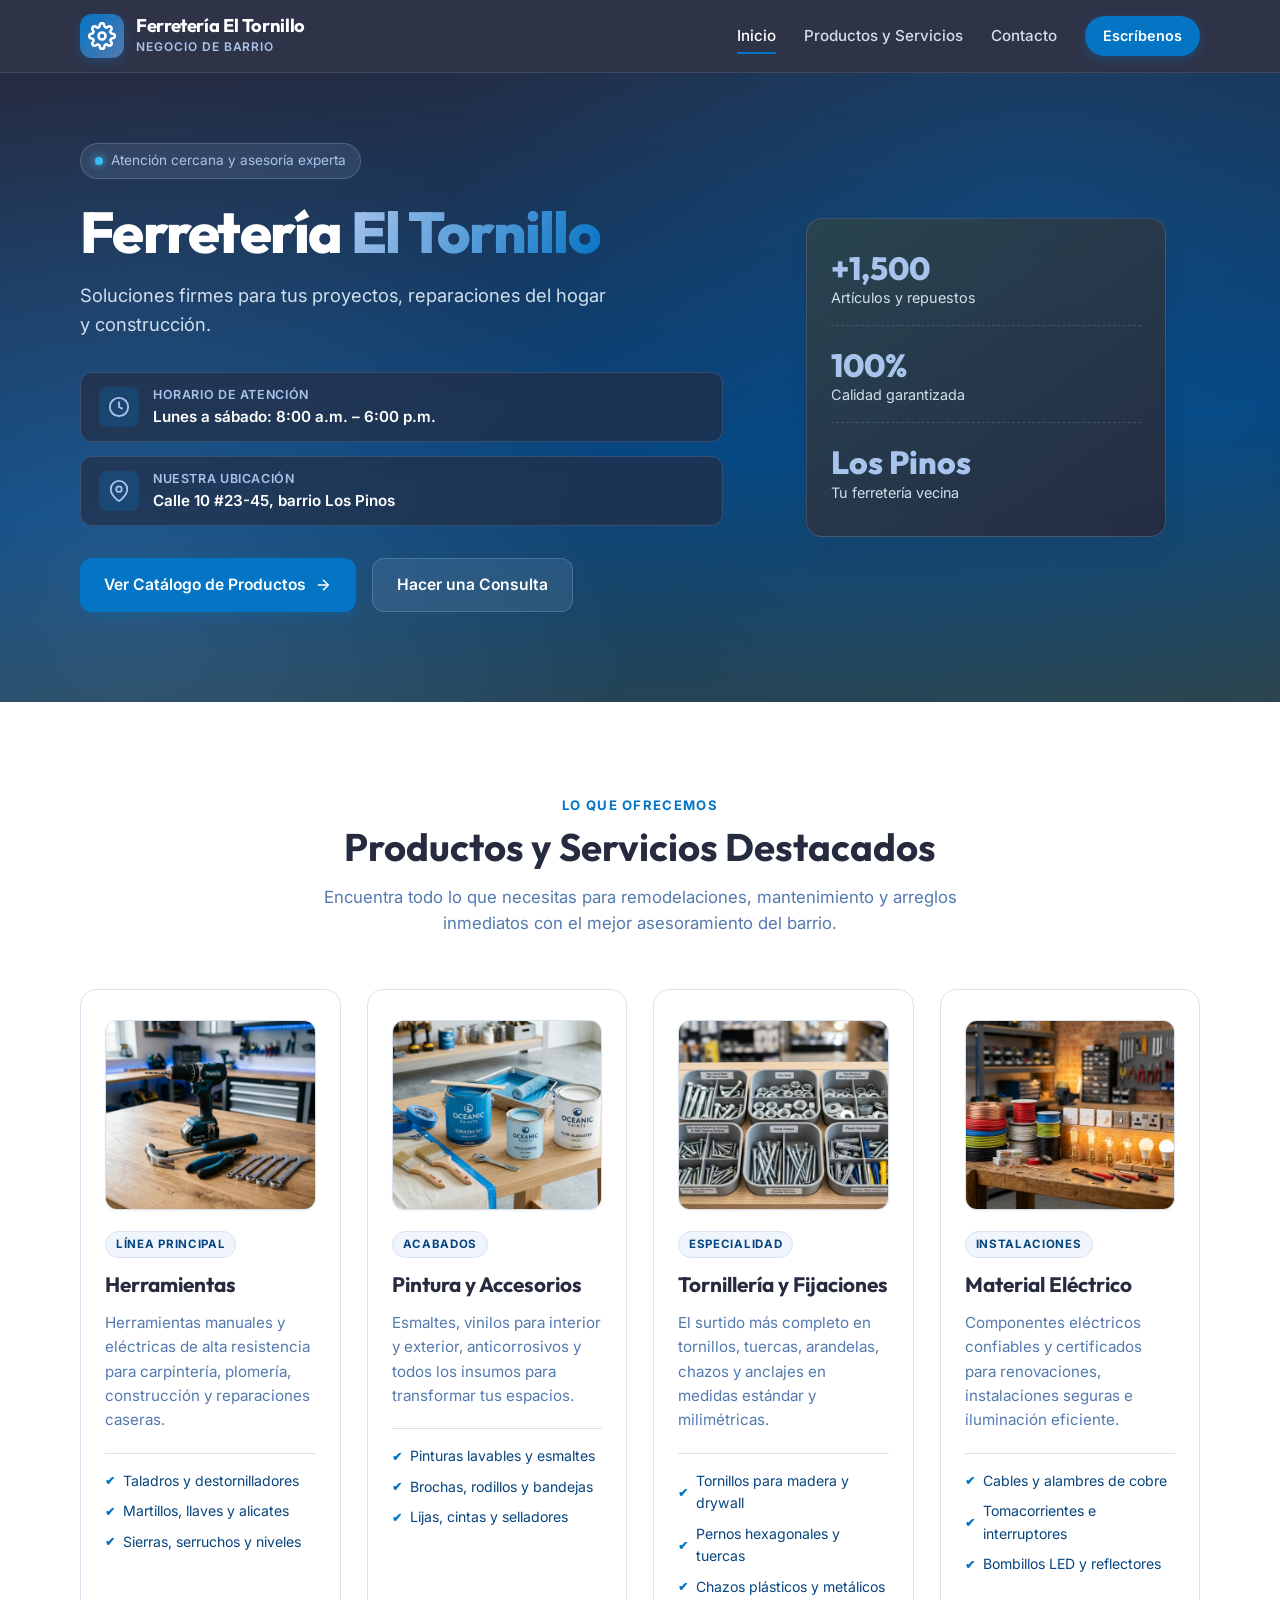
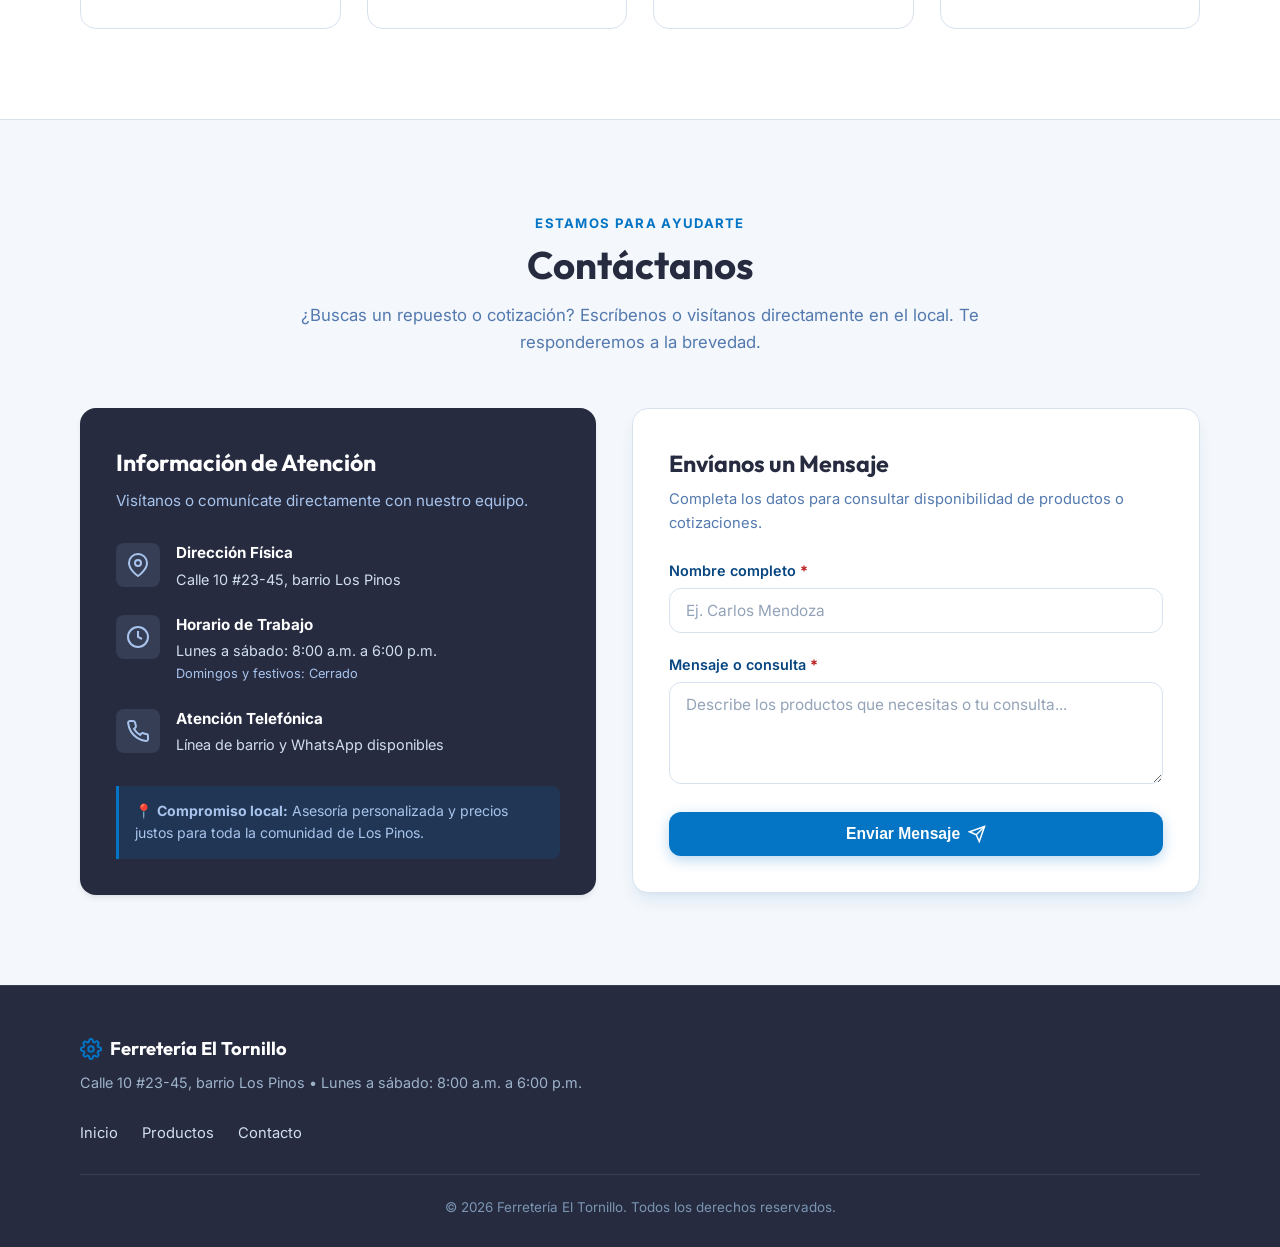
==== commit fa9b36b1: "feat: agregar icono de tuerca a la pestana y favicon (ferreteria-el-tornillo/index.html)" ====
--- a/ferreteria-el-tornillo/index.html
+++ b/ferreteria-el-tornillo/index.html
@@ -3,8 +3,10 @@
 <head>
   <meta charset="UTF-8">
   <meta name="viewport" content="width=device-width, initial-scale=1.0">
-  <title>Ferretería El Tornillo | Tu ferretería de confianza en Los Pinos</title>
+  <title>🔩 Ferretería El Tornillo | Tu ferretería de confianza en Los Pinos</title>
   <meta name="description" content="Ferretería El Tornillo en Los Pinos: herramientas, pintura, tornillería y material eléctrico. Horario de lunes a sábado de 8:00 a.m. a 6:00 p.m. Calle 10 #23-45.">
+  <link rel="icon" type="image/svg+xml" href="img/favicon.svg">
+  <link rel="shortcut icon" href="img/favicon.svg">
   <link rel="preconnect" href="https://fonts.googleapis.com">
   <link rel="preconnect" href="https://fonts.gstatic.com" crossorigin>
   <link href="https://fonts.googleapis.com/css2?family=Inter:wght@400;500;600&family=Outfit:wght@600;700;800&display=swap" rel="stylesheet">
--- a/ferreteria-el-tornillo/css/estilos.css
+++ b/ferreteria-el-tornillo/css/estilos.css
@@ -514,19 +514,26 @@
   border-color: rgba(4, 116, 196, 0.45);
 }
 
-.card-icon-wrapper {
-  width: 58px;
-  height: 58px;
+.card-image-wrapper {
+  width: 100%;
+  height: 190px;
   border-radius: var(--radius-md);
-  display: flex;
-  align-items: center;
-  justify-content: center;
+  overflow: hidden;
   margin-bottom: 20px;
-  transition: transform var(--transition-fast);
-}
-
-.product-card:hover .card-icon-wrapper {
-  transform: scale(1.08);
+  background-color: var(--bg-page);
+  border: 1px solid var(--border-color);
+  box-shadow: var(--shadow-sm);
+}
+
+.card-img {
+  width: 100%;
+  height: 100%;
+  object-fit: cover;
+  transition: transform var(--transition-normal);
+}
+
+.product-card:hover .card-img {
+  transform: scale(1.06);
 }
 
 /* Colores de acento por categoría tomados de la paleta */
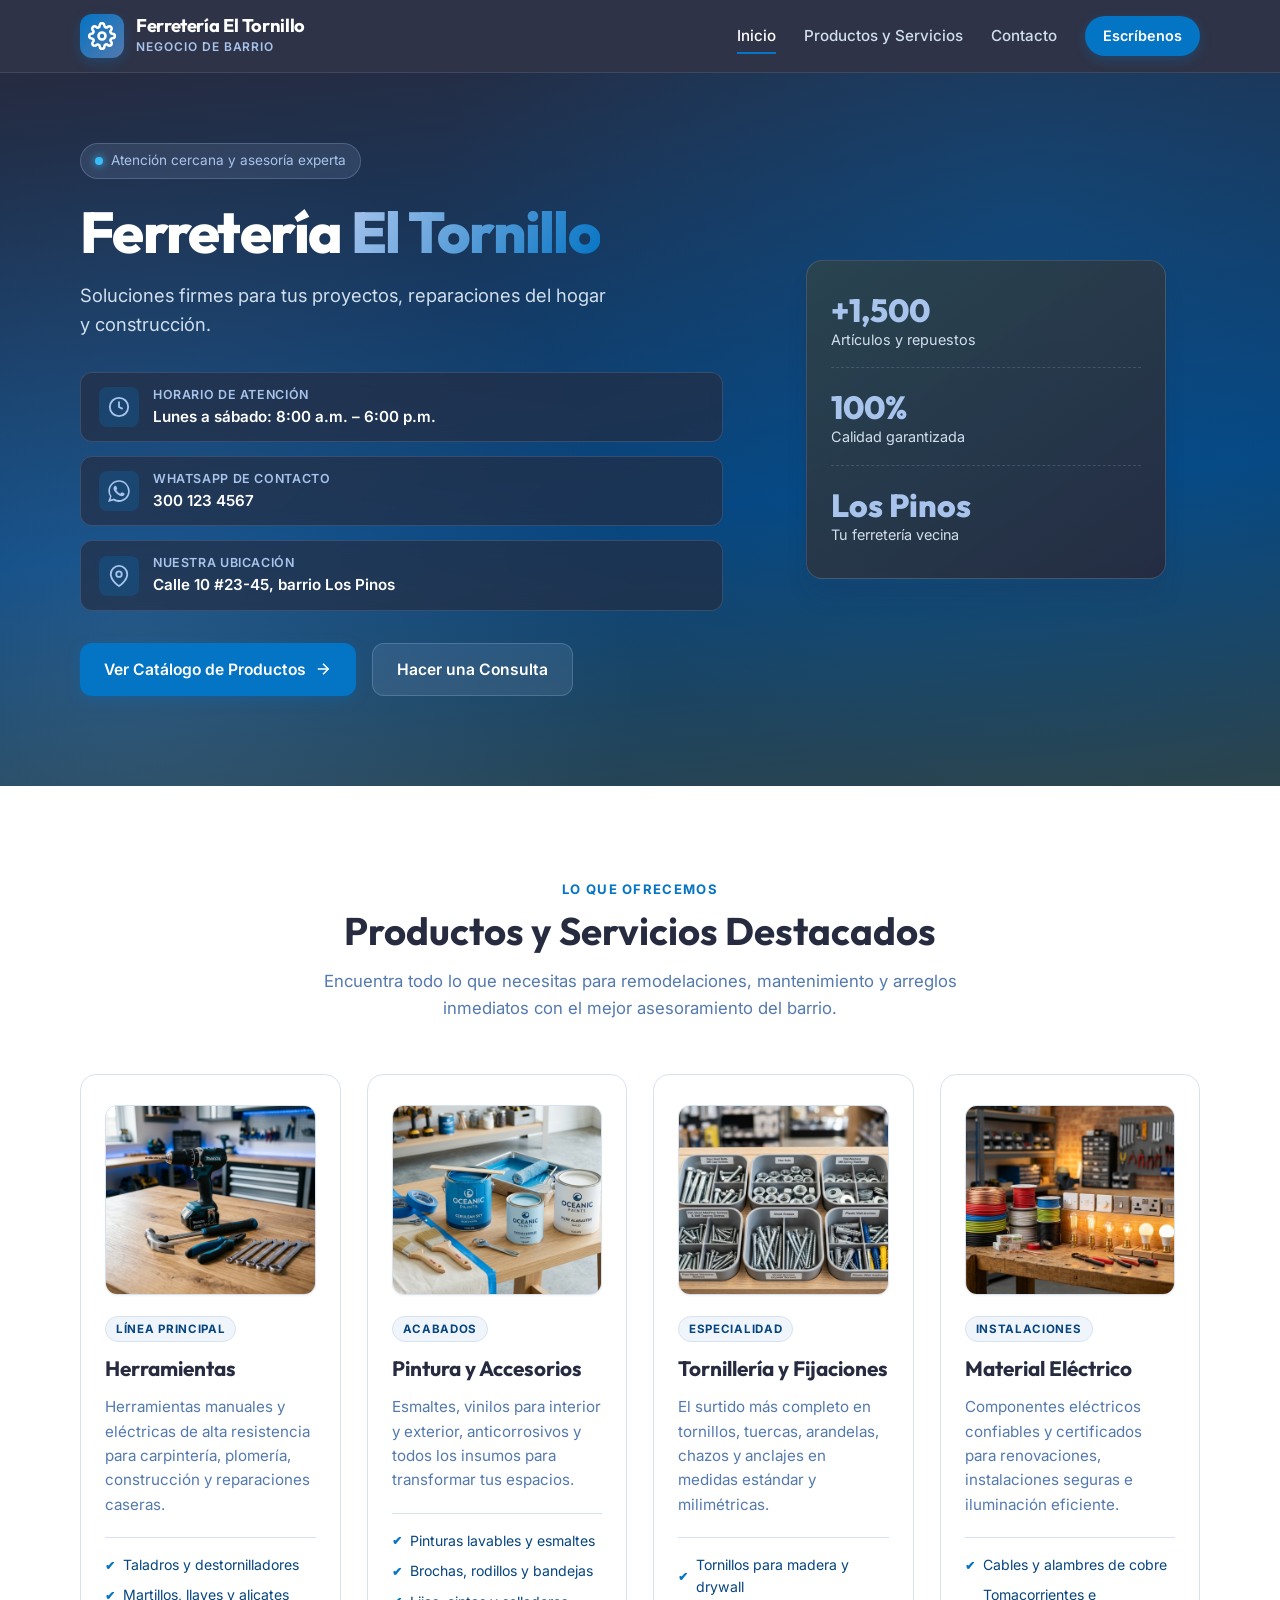
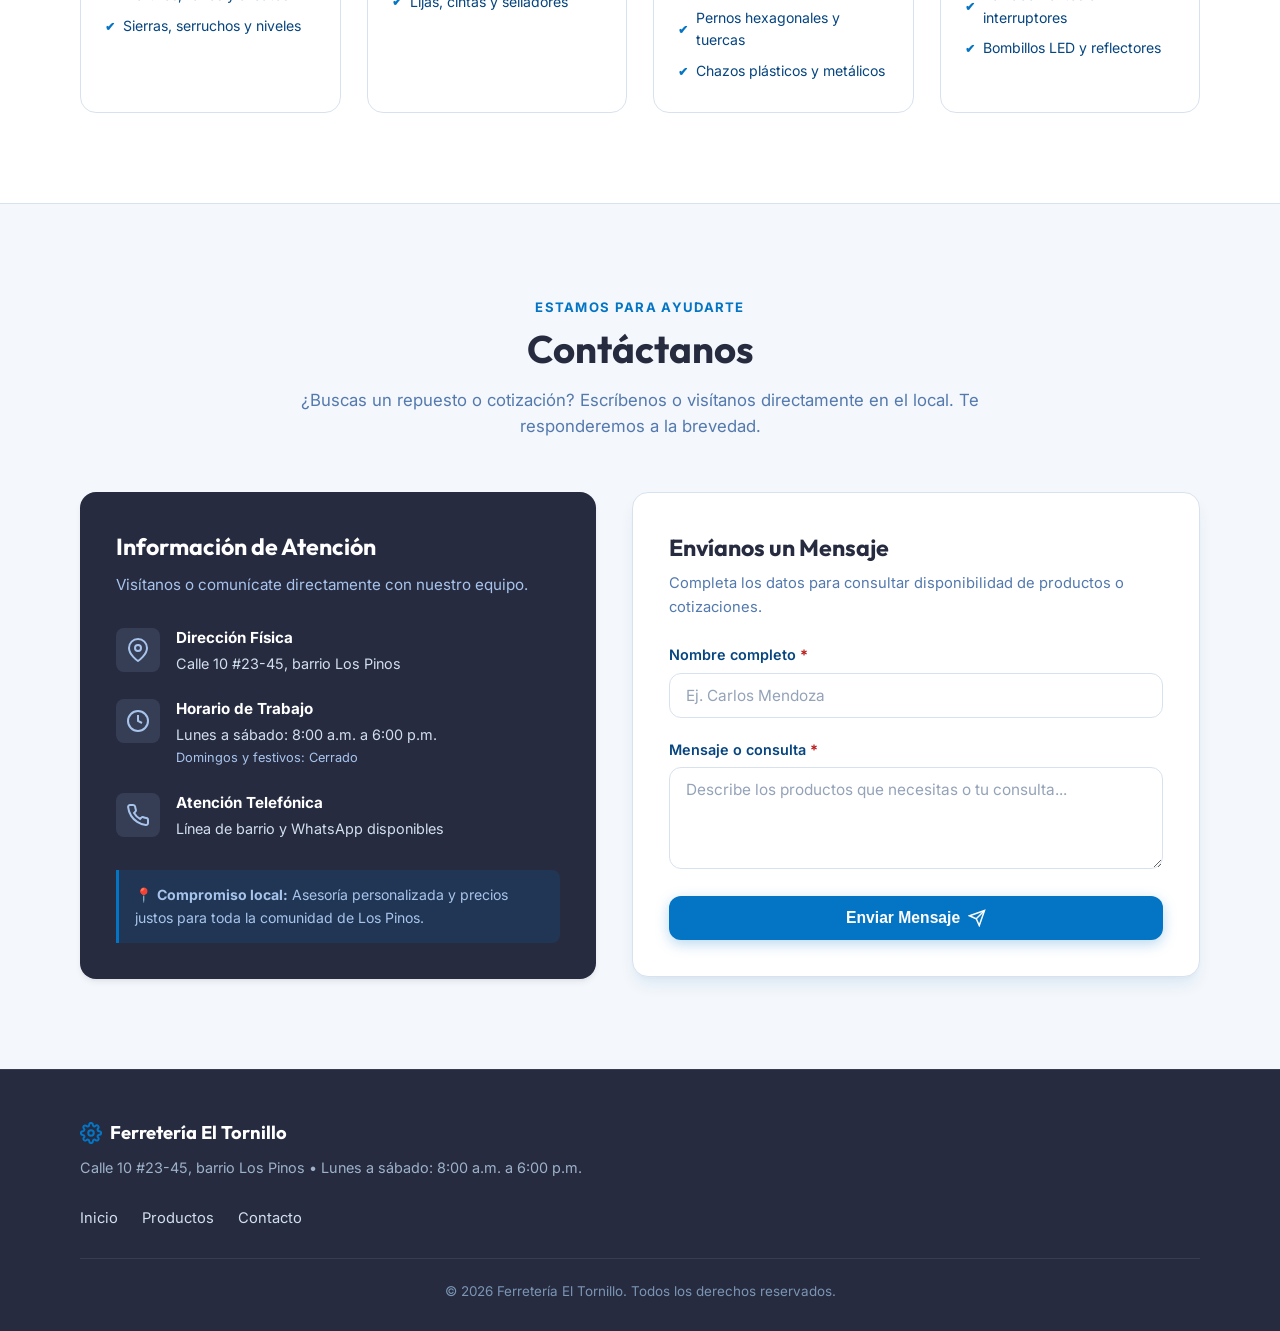
==== commit 6fa3f285: "feat: agregar WhatsApp 300 123 4567 en seccion de inicio (ferreteria-el-tornillo/index.html)" ====
--- a/ferreteria-el-tornillo/index.html
+++ b/ferreteria-el-tornillo/index.html
@@ -77,6 +77,19 @@
                 <strong class="info-value">Lunes a sábado: 8:00 a.m. – 6:00 p.m.</strong>
               </div>
             </div>
+
+            <!-- WhatsApp de Atención al Cliente -->
+            <a href="https://wa.me/573001234567" target="_blank" rel="noopener noreferrer" class="info-card info-card-link" aria-label="Escribir al WhatsApp 300 123 4567">
+              <div class="info-icon whatsapp-icon" aria-hidden="true">
+                <svg viewBox="0 0 24 24" width="22" height="22" fill="currentColor">
+                  <path d="M17.472 14.382c-.297-.149-1.758-.867-2.03-.967-.273-.099-.471-.148-.67.15-.197.297-.767.966-.94 1.164-.173.199-.347.223-.644.075-.297-.15-1.255-.463-2.39-1.475-.883-.788-1.48-1.761-1.653-2.059-.173-.297-.018-.458.13-.606.134-.133.298-.347.446-.52.149-.174.198-.298.298-.497.099-.198.05-.371-.025-.52-.075-.149-.669-1.612-.916-2.207-.242-.579-.487-.5-.669-.51-.173-.008-.371-.01-.57-.01-.198 0-.52.074-.792.372-.272.297-1.04 1.016-1.04 2.479 0 1.462 1.065 2.875 1.213 3.074.149.198 2.096 3.2 5.077 4.487.709.306 1.262.489 1.694.625.712.227 1.36.195 1.871.118.571-.085 1.758-.719 2.006-1.413.248-.694.248-1.289.173-1.413-.074-.124-.272-.198-.57-.347m-5.421 7.403h-.004a9.87 9.87 0 01-5.031-1.378l-.361-.214-3.741.982.998-3.648-.235-.374a9.86 9.86 0 01-1.51-5.26c.001-5.45 4.436-9.884 9.888-9.884 2.64 0 5.122 1.03 6.988 2.898a9.825 9.825 0 012.893 6.994c-.003 5.45-4.437 9.889-9.888 9.889m8.211-18.1A11.59 11.59 0 0012.047.28C5.627.28.405 5.501.402 11.923a11.52 11.52 0 001.764 6.155L0 24l6.096-1.599a11.53 11.53 0 005.947 1.637h.005c6.418 0 11.64-5.221 11.644-11.644a11.56 11.56 0 00-3.475-8.217" />
+                </svg>
+              </div>
+              <div class="info-text">
+                <span class="info-label">WhatsApp de Contacto</span>
+                <strong class="info-value">300 123 4567</strong>
+              </div>
+            </a>
 
             <div class="info-card">
               <div class="info-icon" aria-hidden="true">
